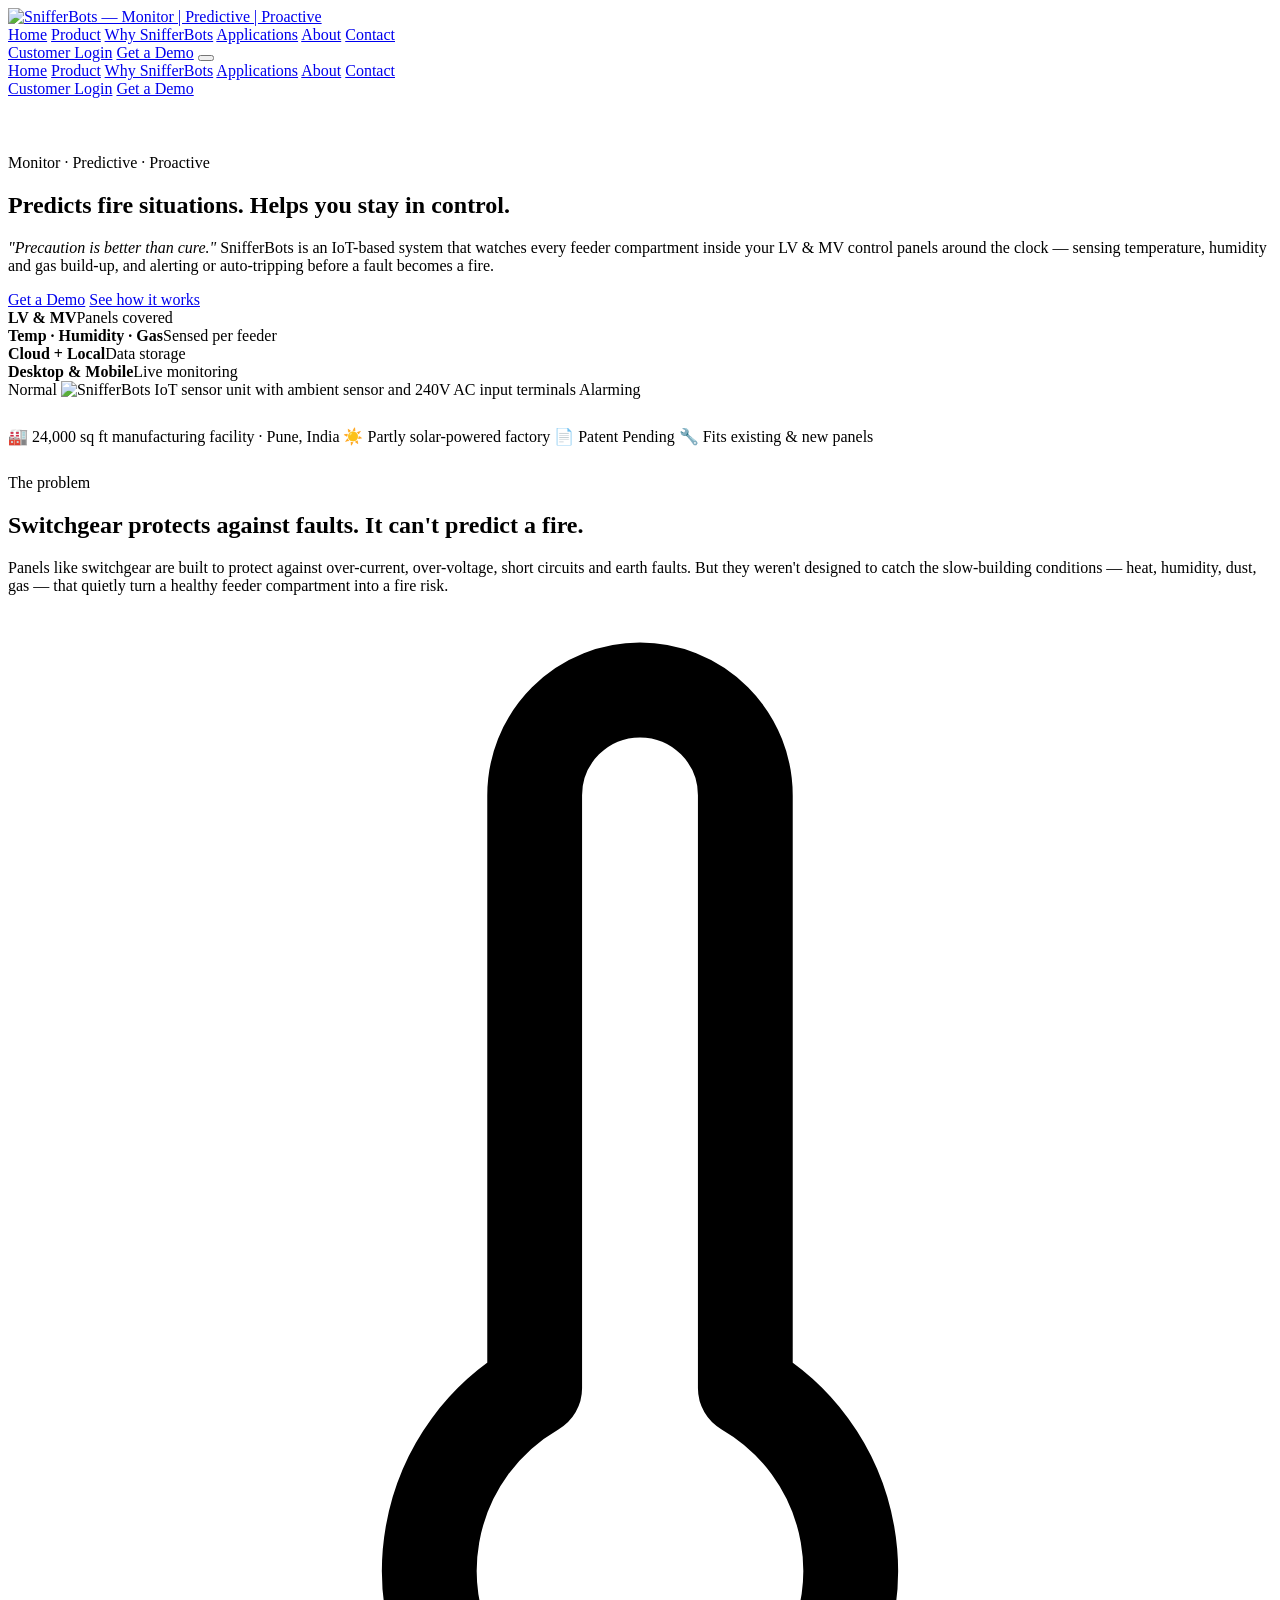
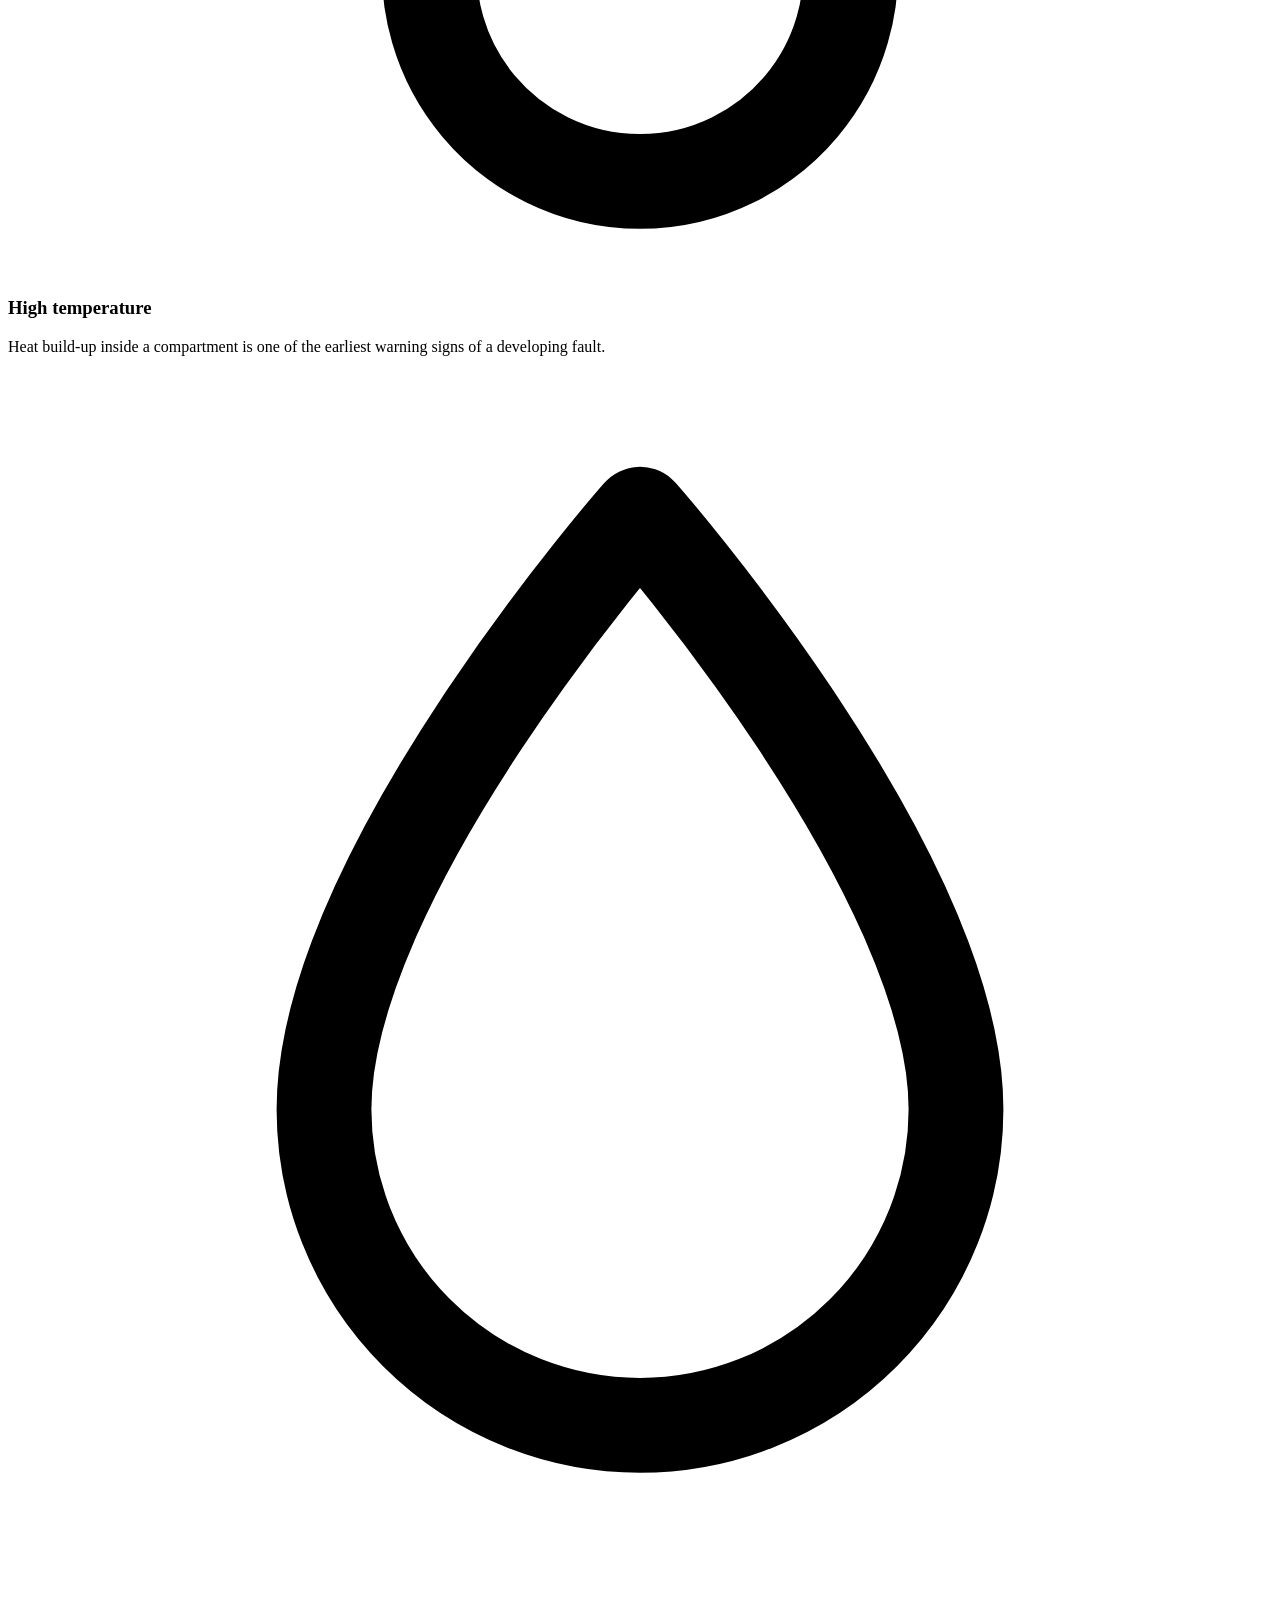
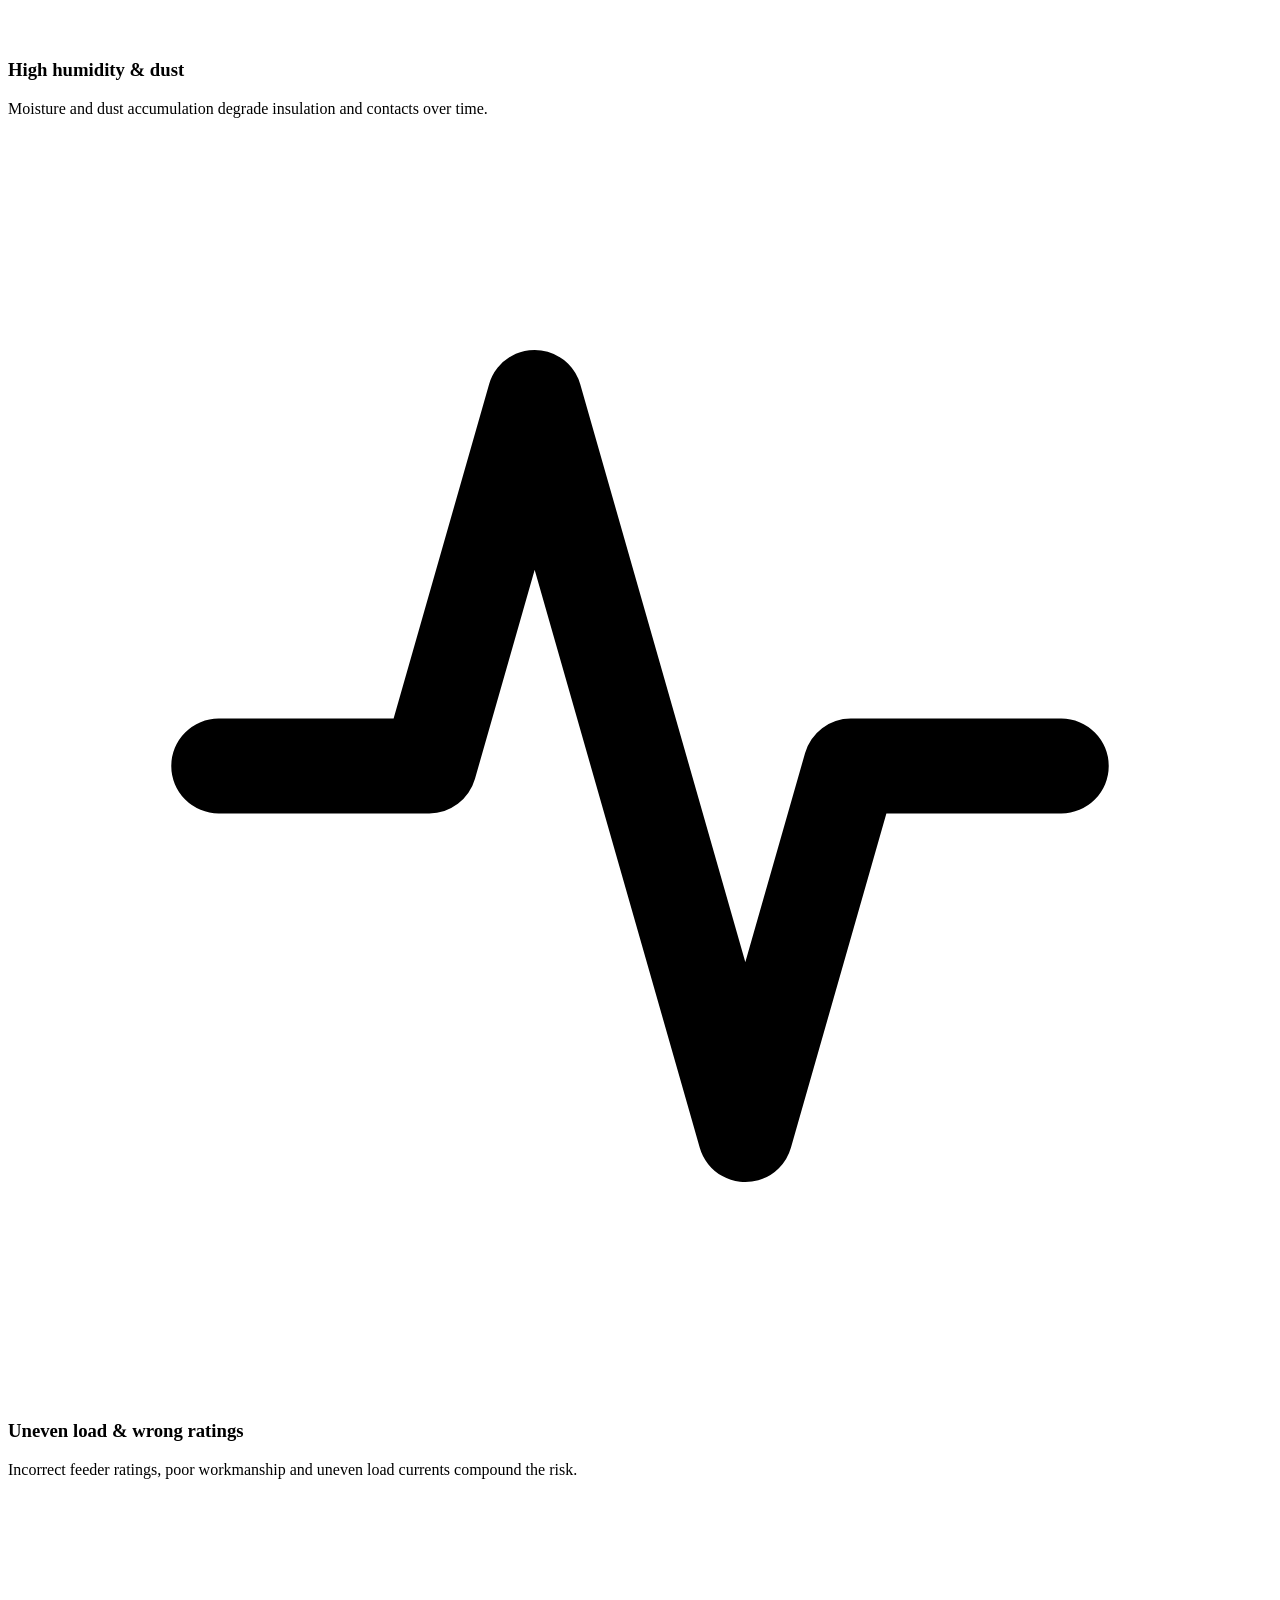
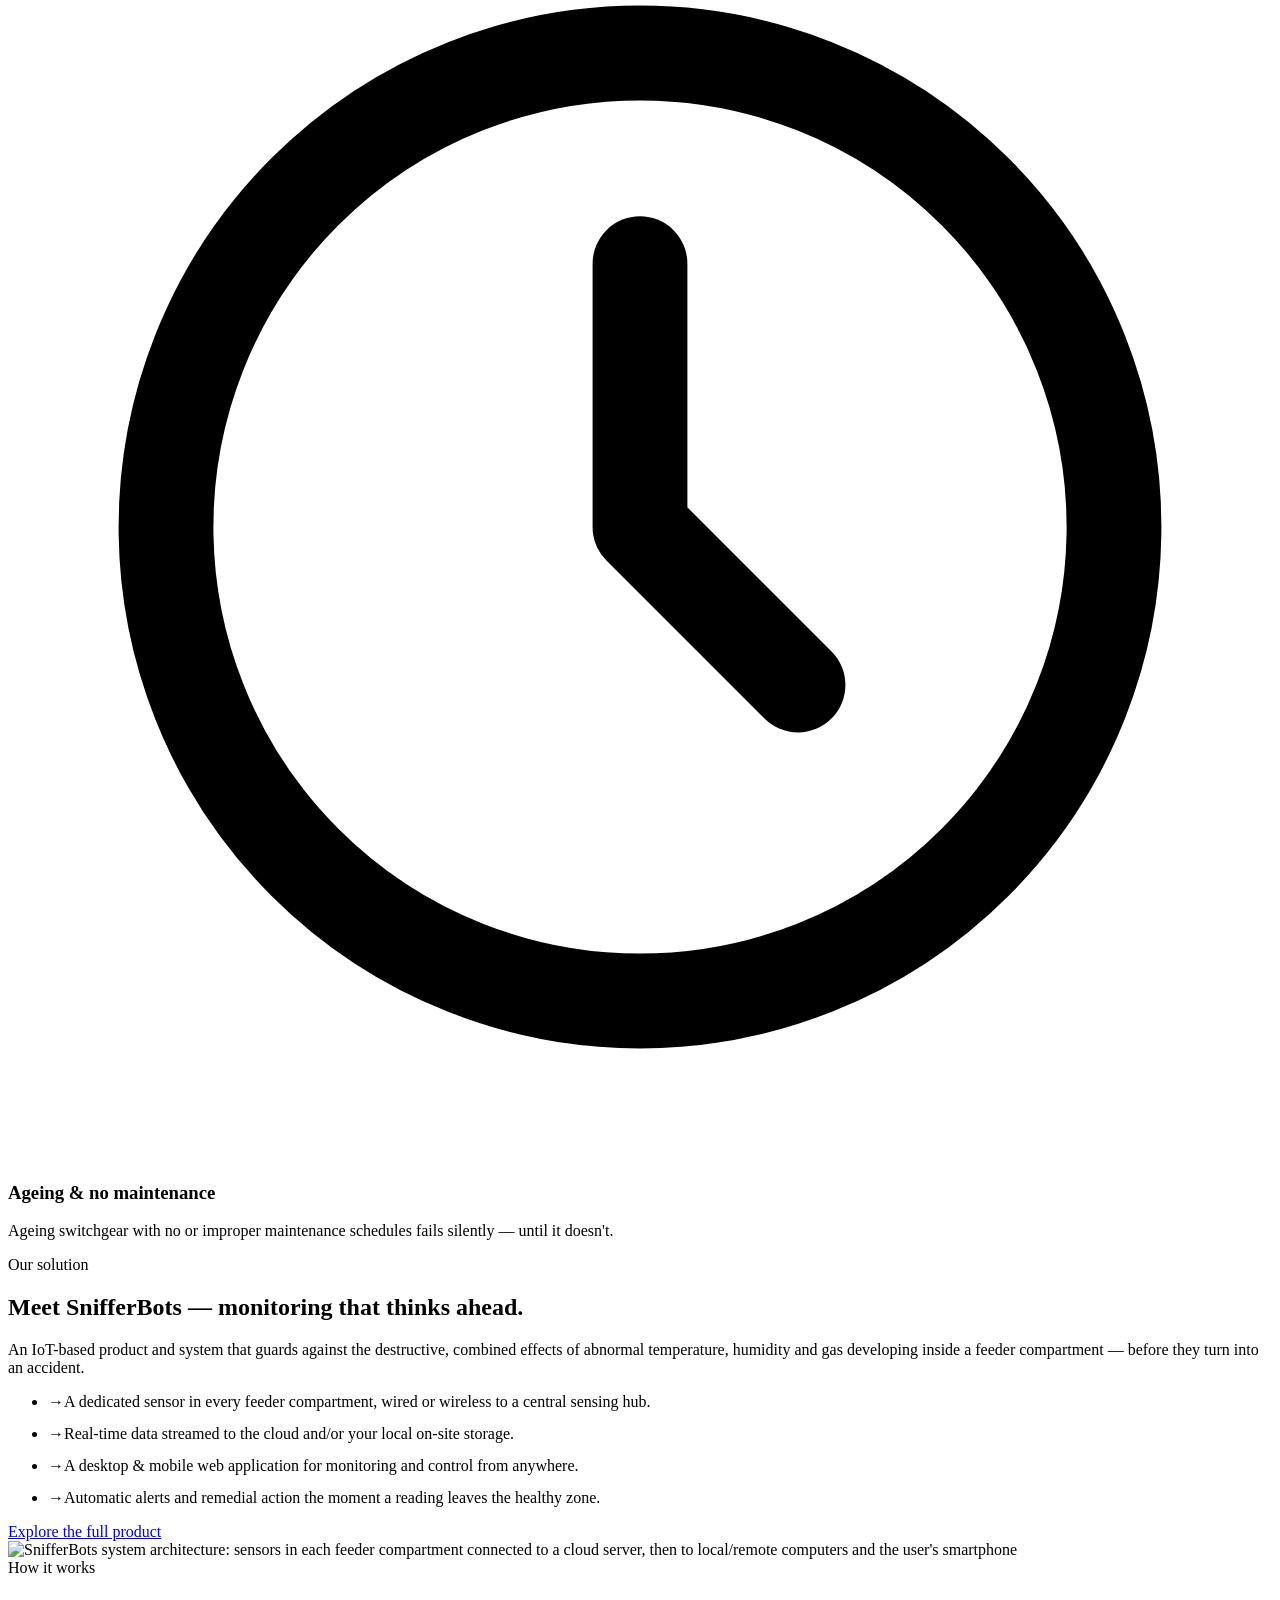
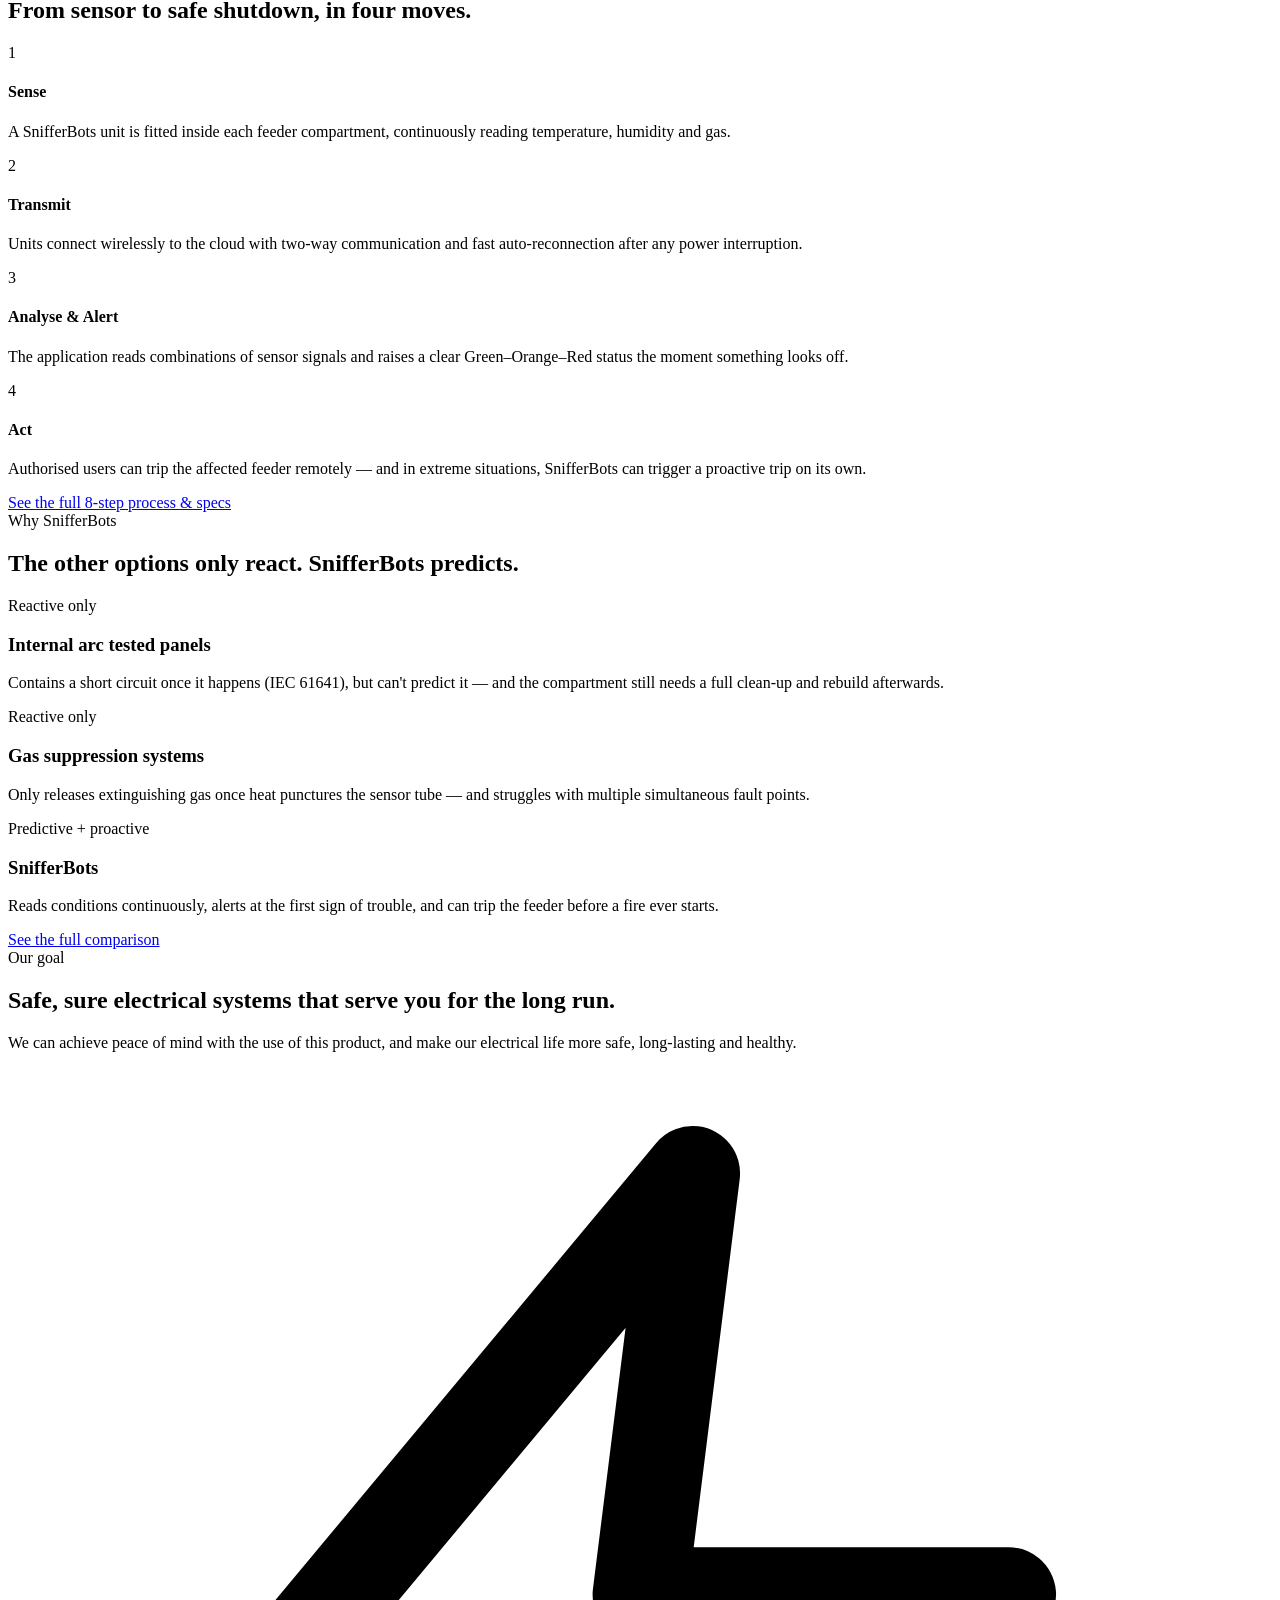
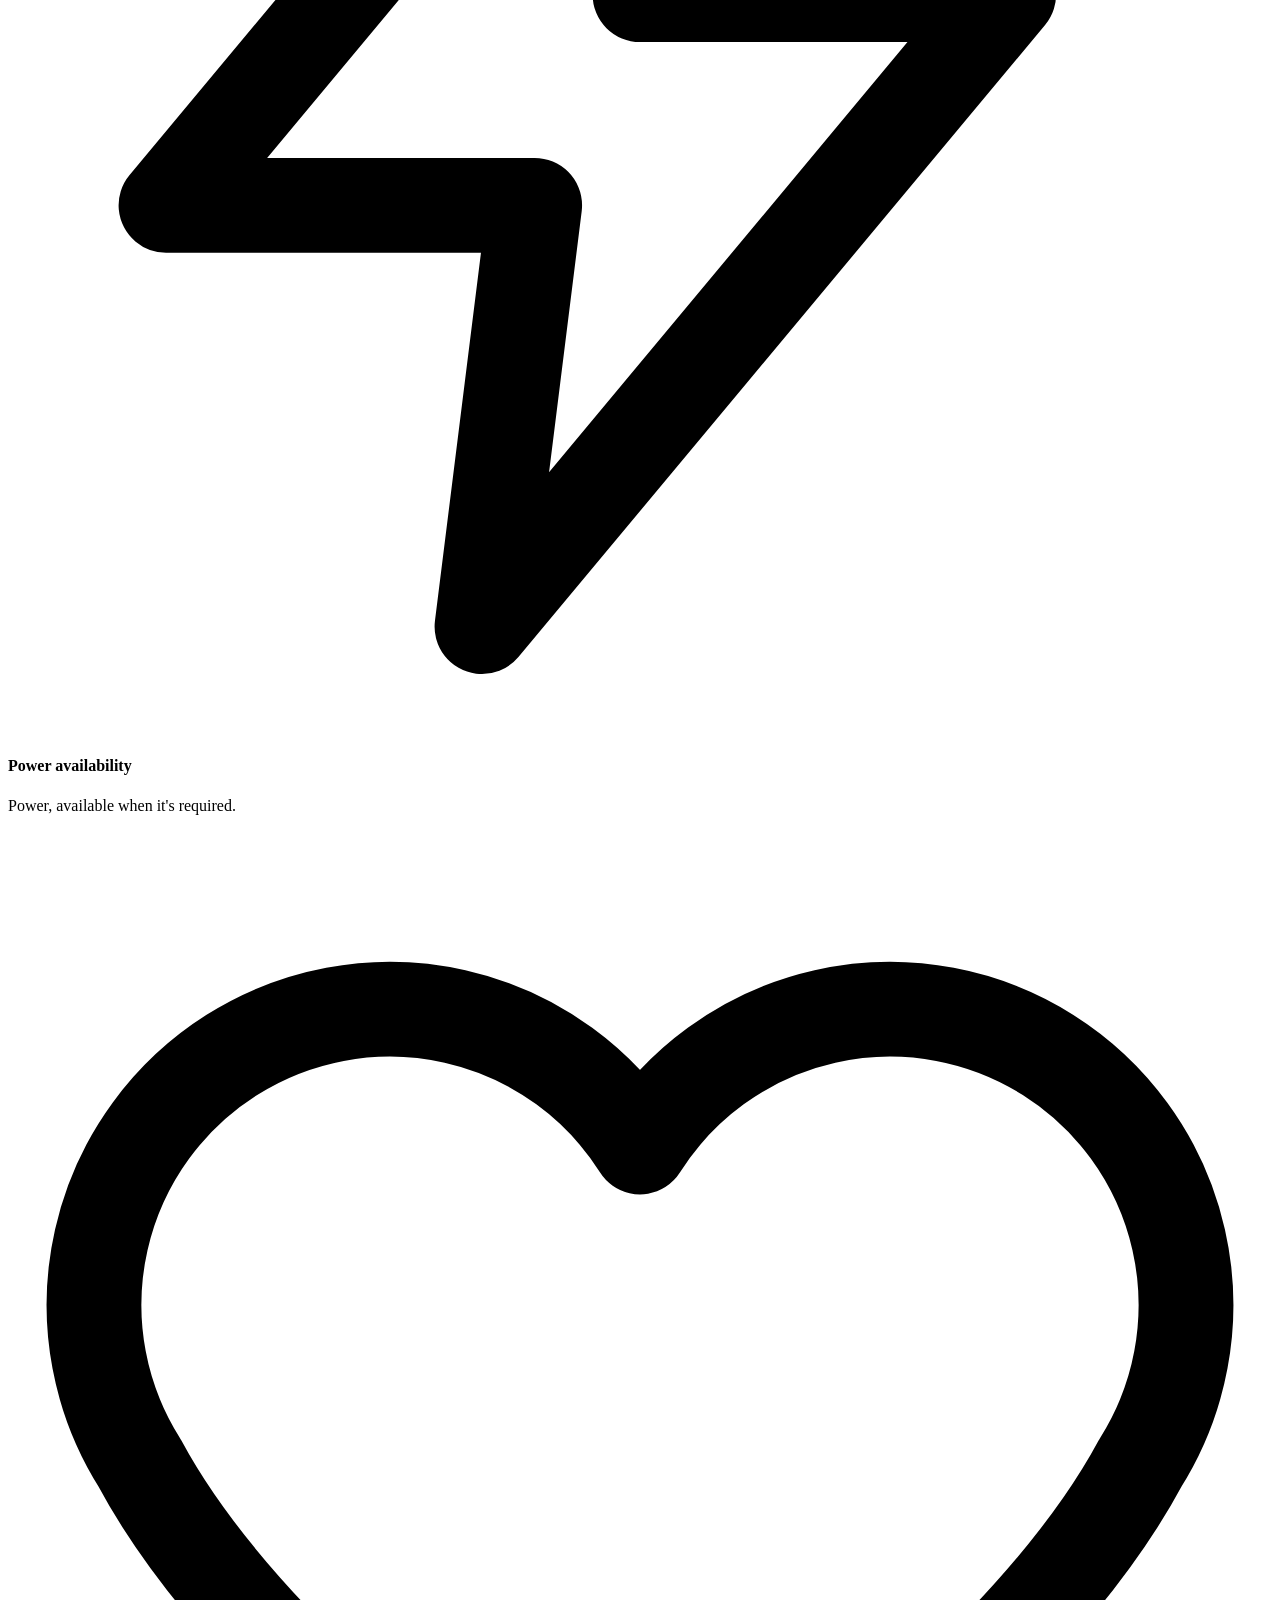
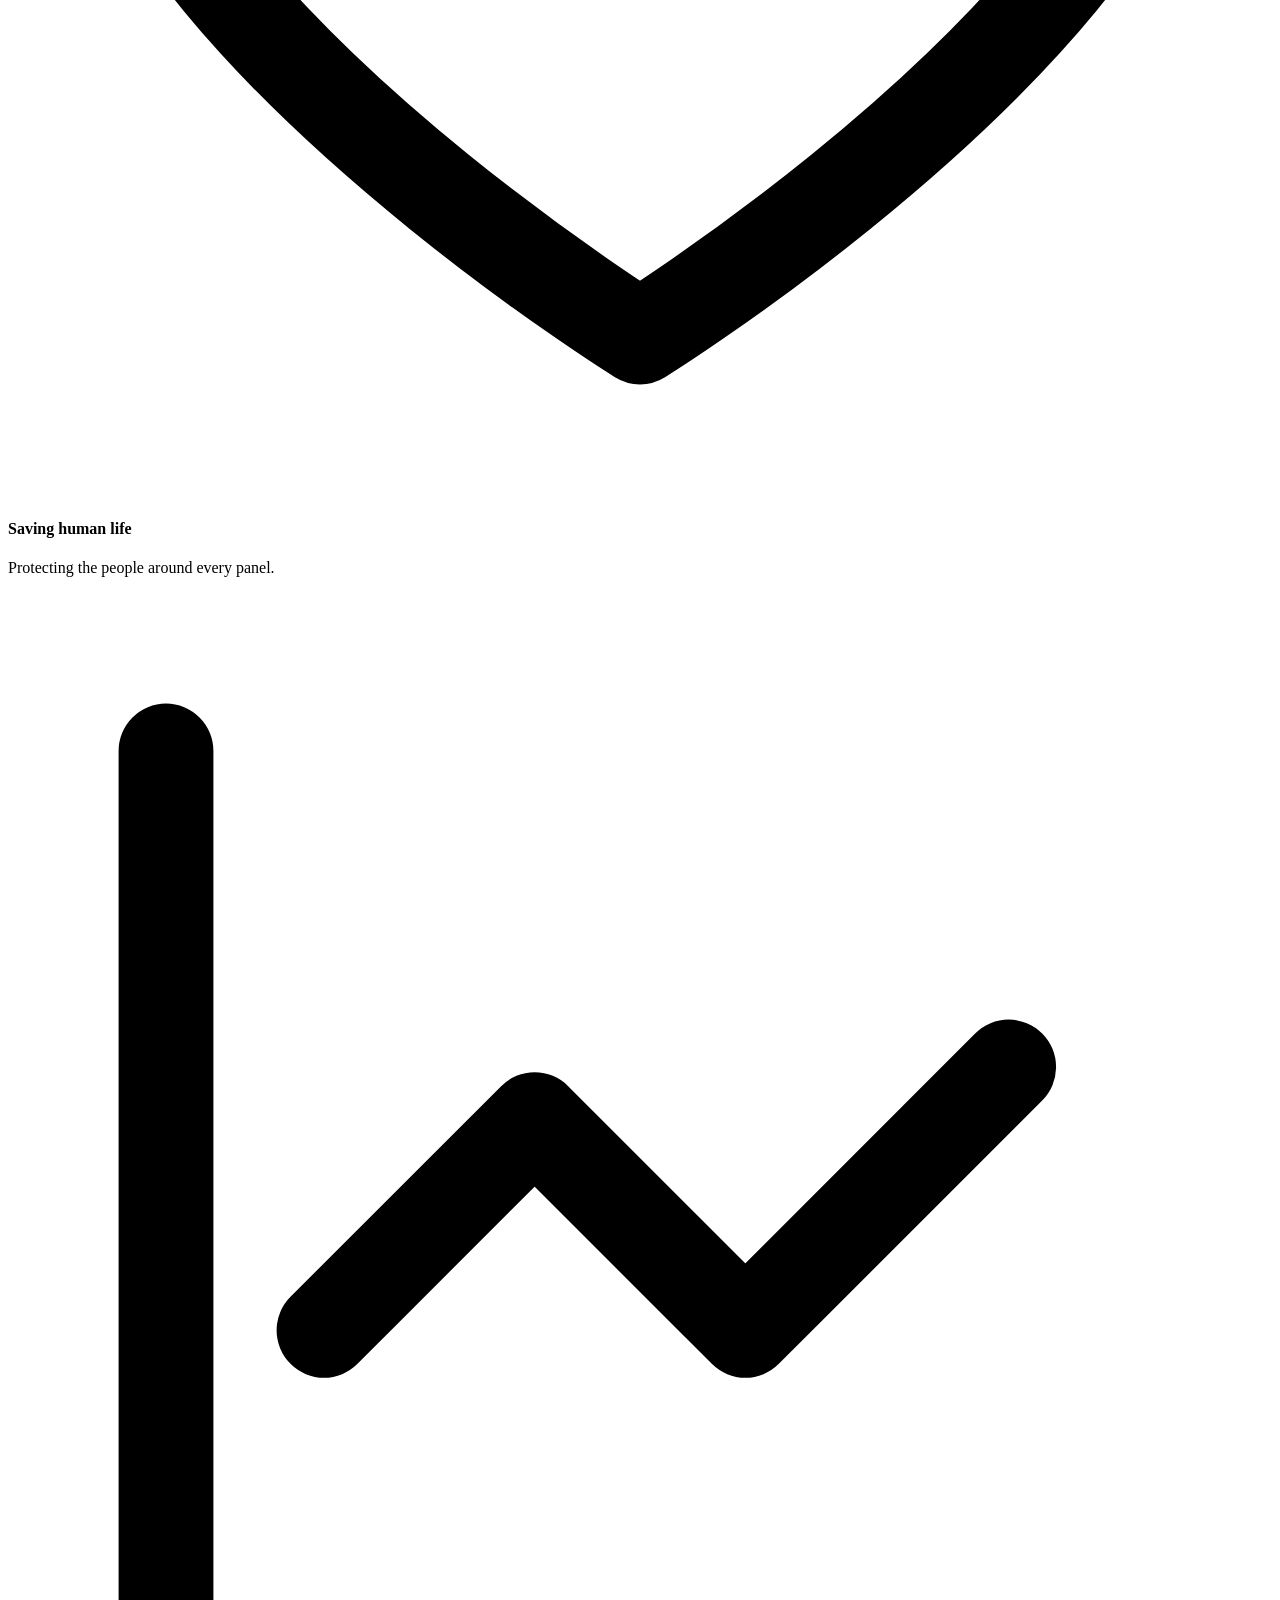
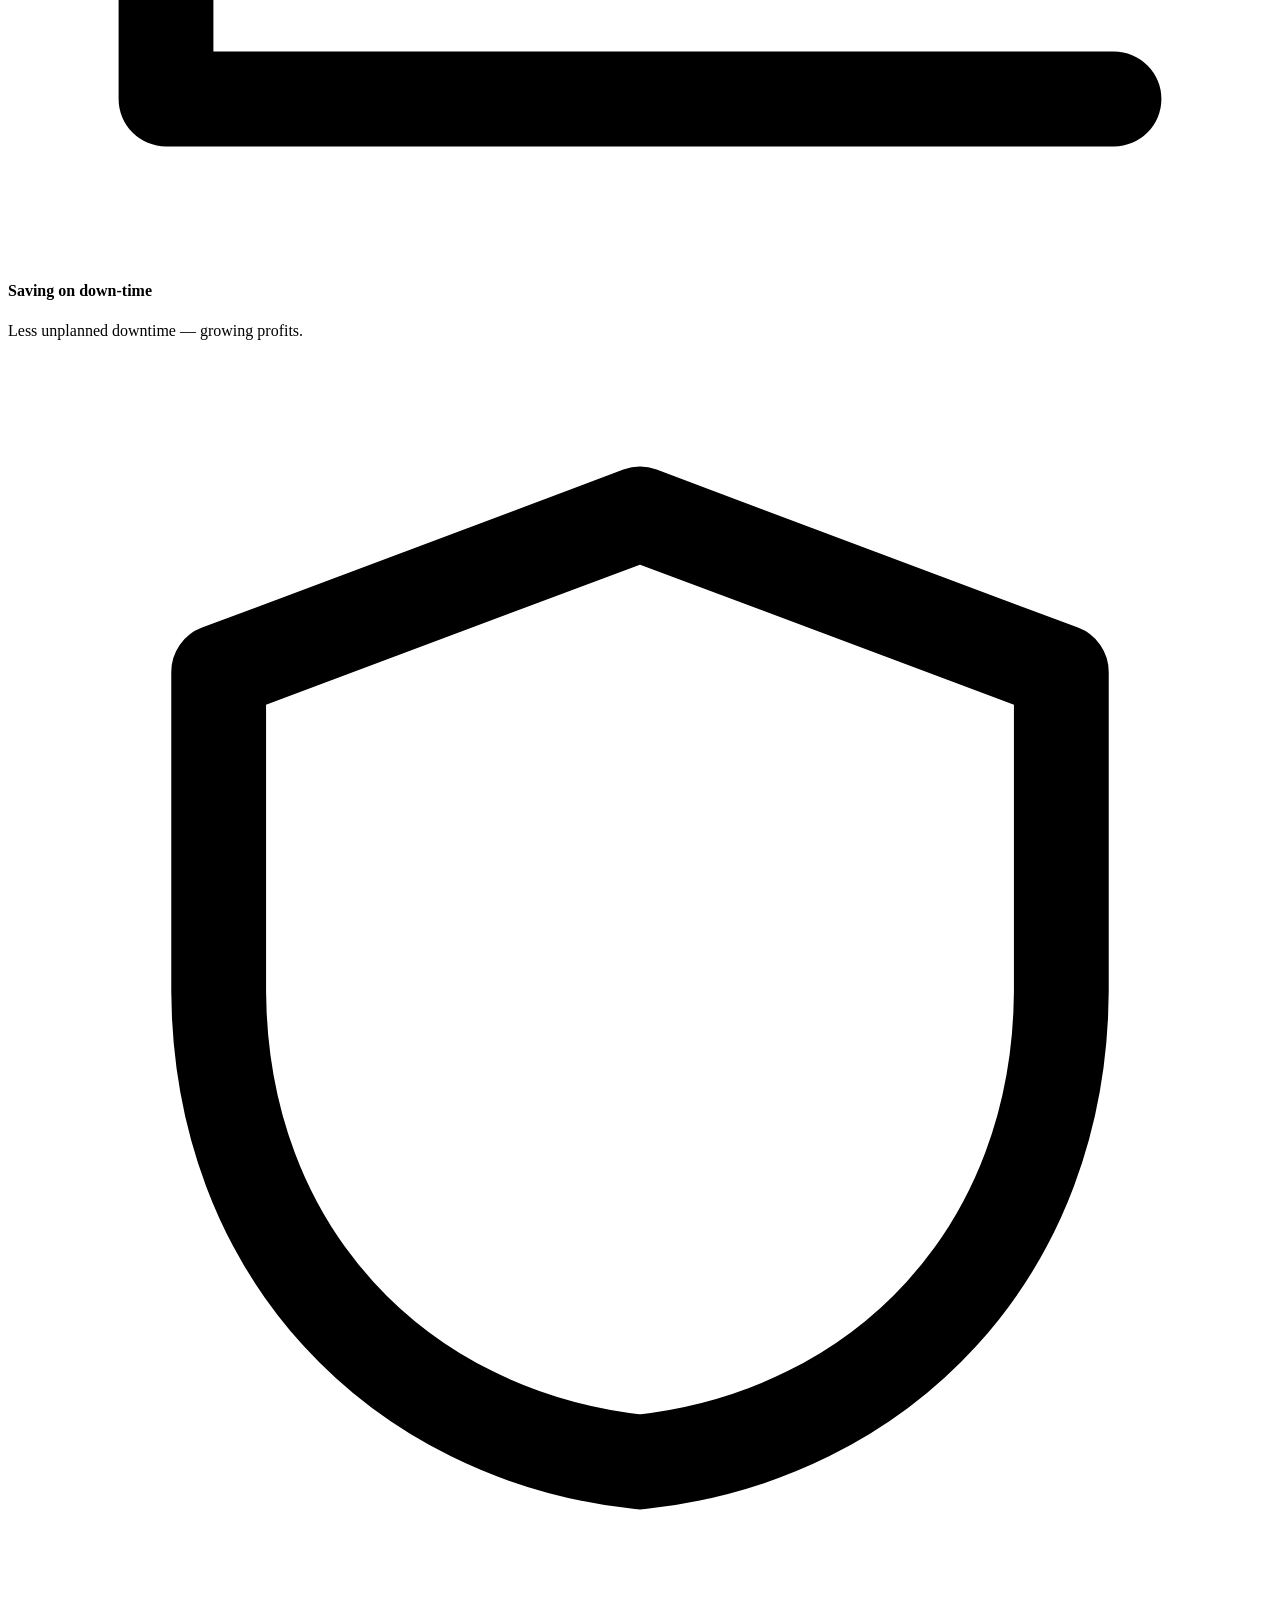
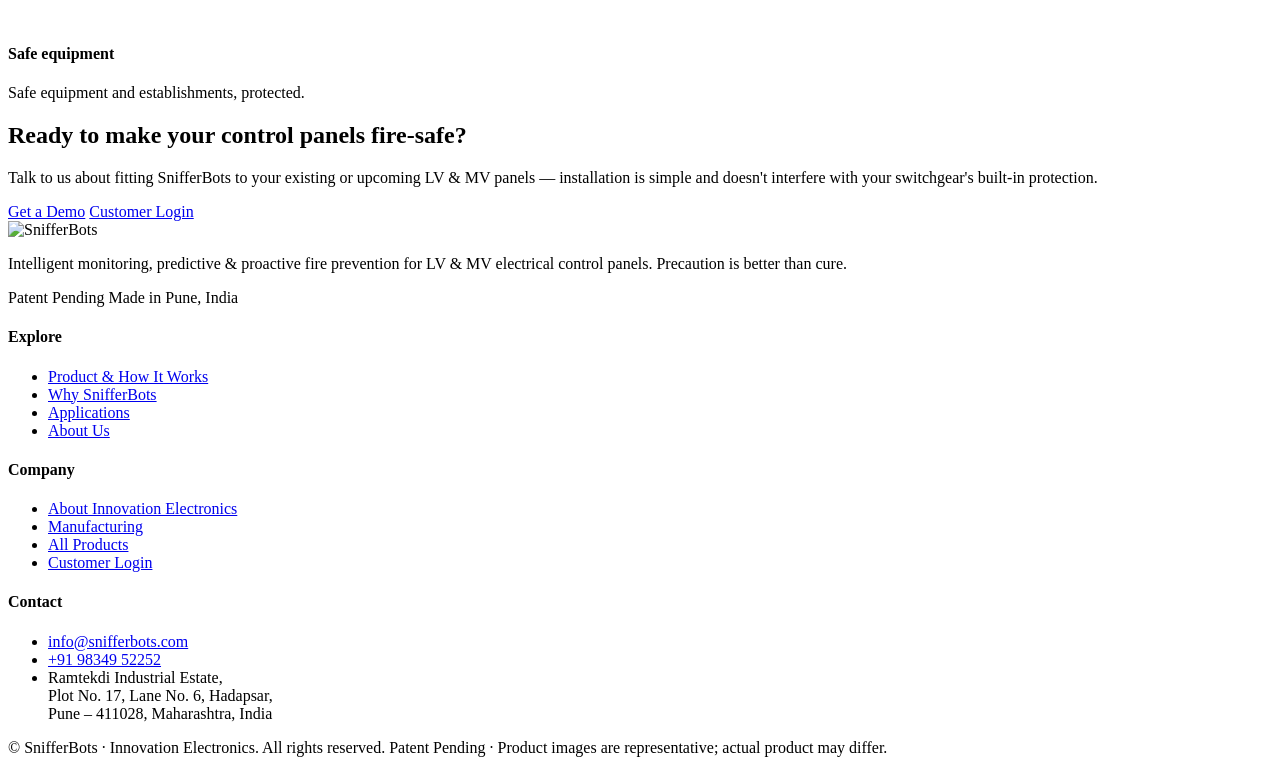
==== index.html @ d3f92964 "Add files via upload" ====
<!DOCTYPE html>
<html lang="en">
<head>
<meta charset="UTF-8">
<meta name="viewport" content="width=device-width, initial-scale=1.0">
<title>SnifferBots | IoT Fire Prevention for Electrical Control Panels</title>
<meta name="description" content="SnifferBots is an IoT-based intelligent monitoring, predictive &amp; proactive system that predicts fire situations inside LV &amp; MV control panels — and helps you stay in control. Precaution is better than cure.">
<meta property="og:title" content="SnifferBots | IoT Fire Prevention for Electrical Control Panels">
<meta property="og:description" content="Intelligent monitoring, predictive &amp; proactive fire-situation prediction and control for LV &amp; MV electrical control panels.">
<meta property="og:type" content="website">
<meta property="og:image" content="assets/img/product-device.png">
<link rel="icon" type="image/png" href="assets/img/favicon-32.png">
<link rel="icon" type="image/png" sizes="256x256" href="assets/img/favicon-256.png">
<link rel="apple-touch-icon" href="assets/img/apple-touch-icon.png">
<link rel="preconnect" href="https://fonts.googleapis.com">
<link rel="preconnect" href="https://fonts.gstatic.com" crossorigin>
<link href="https://fonts.googleapis.com/css2?family=Inter:wght@400;500;600;700;800&display=swap" rel="stylesheet">
<link rel="stylesheet" href="css/style.css">
</head>
<body>

<header class="site-header">
  <div class="container">
    <a href="index.html" class="brand"><img src="assets/img/logo.png" alt="SnifferBots — Monitor | Predictive | Proactive"></a>
    <nav class="nav-desktop">
      <a href="index.html" class="active">Home</a>
      <a href="product.html">Product</a>
      <a href="why-snifferbots.html">Why SnifferBots</a>
      <a href="applications.html">Applications</a>
      <a href="about.html">About</a>
      <a href="contact.html">Contact</a>
    </nav>
    <div class="header-actions">
      <a href="https://admin.snifferbots.com/Account/Login" class="btn btn-ghost btn-sm desktop-only">Customer Login</a>
      <a href="contact.html" class="btn btn-primary btn-sm">Get a Demo</a>
      <button class="hamburger" aria-label="Menu" aria-expanded="false"><span></span></button>
    </div>
  </div>
</header>
<div class="nav-mobile">
    <a href="index.html" class="active">Home</a>
    <a href="product.html">Product</a>
    <a href="why-snifferbots.html">Why SnifferBots</a>
    <a href="applications.html">Applications</a>
    <a href="about.html">About</a>
    <a href="contact.html">Contact</a>
    <div class="header-actions">
      <a href="https://admin.snifferbots.com/Account/Login" class="btn btn-ghost btn-block">Customer Login</a>
      <a href="contact.html" class="btn btn-primary btn-block">Get a Demo</a>
    </div>
  </div>

<main>

  <!-- HERO -->
  <section class="hero bg-deep" style="padding-top:56px;">
    <div class="container">
      <div class="hero-copy">
        <span class="eyebrow">Monitor · Predictive · Proactive</span>
        <h1>Predicts fire situations. Helps you stay in control.</h1>
        <p class="lede"><em>"Precaution is better than cure."</em> SnifferBots is an IoT-based system that watches every feeder compartment inside your LV &amp; MV control panels around the clock — sensing temperature, humidity and gas build-up, and alerting or auto-tripping before a fault becomes a fire.</p>
        <div class="hero-ctas">
          <a href="contact.html" class="btn btn-primary">Get a Demo</a>
          <a href="product.html" class="btn btn-outline">See how it works</a>
        </div>
        <div class="hero-stats">
          <div><strong>LV &amp; MV</strong><span>Panels covered</span></div>
          <div><strong>Temp · Humidity · Gas</strong><span>Sensed per feeder</span></div>
          <div><strong>Cloud + Local</strong><span>Data storage</span></div>
          <div><strong>Desktop &amp; Mobile</strong><span>Live monitoring</span></div>
        </div>
      </div>
      <div class="hero-visual">
        <span class="status-chip top-left green"><span class="dot"></span> Normal</span>
        <img src="assets/img/product-device.png" alt="SnifferBots IoT sensor unit with ambient sensor and 240V AC input terminals">
        <span class="status-chip bottom-right orange"><span class="dot"></span> Alarming</span>
      </div>
    </div>
  </section>

  <!-- TRUST STRIP -->
  <section style="padding:28px 0;background:var(--gray-50);border-bottom:1px solid var(--gray-200);">
    <div class="container flex items-center wrap gap-16" style="justify-content:center;">
      <span class="badge">🏭 24,000 sq ft manufacturing facility · Pune, India</span>
      <span class="badge">☀️ Partly solar-powered factory</span>
      <span class="badge">📄 Patent Pending</span>
      <span class="badge">🔧 Fits existing &amp; new panels</span>
    </div>
  </section>

  <!-- PROBLEM -->
  <section>
    <div class="container">
      <div class="section-head center">
        <span class="eyebrow red">The problem</span>
        <h2>Switchgear protects against faults. It can't predict a fire.</h2>
        <p>Panels like switchgear are built to protect against over-current, over-voltage, short circuits and earth faults. But they weren't designed to catch the slow-building conditions — heat, humidity, dust, gas — that quietly turn a healthy feeder compartment into a fire risk.</p>
      </div>
      <div class="grid grid-4">
        <div class="card reveal">
          <div class="icon-badge red">
            <svg viewBox="0 0 24 24" fill="none" stroke="currentColor" stroke-width="1.8" stroke-linecap="round" stroke-linejoin="round"><path d="M14 14.76V3.5a2 2 0 0 0-4 0v11.26a4 4 0 1 0 4 0Z"/></svg>
          </div>
          <h3>High temperature</h3>
          <p>Heat build-up inside a compartment is one of the earliest warning signs of a developing fault.</p>
        </div>
        <div class="card reveal">
          <div class="icon-badge red">
            <svg viewBox="0 0 24 24" fill="none" stroke="currentColor" stroke-width="1.8" stroke-linecap="round" stroke-linejoin="round"><path d="M12 2.7s6 6.8 6 11.3a6 6 0 1 1-12 0c0-4.5 6-11.3 6-11.3Z"/></svg>
          </div>
          <h3>High humidity &amp; dust</h3>
          <p>Moisture and dust accumulation degrade insulation and contacts over time.</p>
        </div>
        <div class="card reveal">
          <div class="icon-badge red">
            <svg viewBox="0 0 24 24" fill="none" stroke="currentColor" stroke-width="1.8" stroke-linecap="round" stroke-linejoin="round"><path d="M4 12h4l2-7 4 14 2-7h4"/></svg>
          </div>
          <h3>Uneven load &amp; wrong ratings</h3>
          <p>Incorrect feeder ratings, poor workmanship and uneven load currents compound the risk.</p>
        </div>
        <div class="card reveal">
          <div class="icon-badge red">
            <svg viewBox="0 0 24 24" fill="none" stroke="currentColor" stroke-width="1.8" stroke-linecap="round" stroke-linejoin="round"><circle cx="12" cy="12" r="9"/><path d="M12 7v5l3 3"/></svg>
          </div>
          <h3>Ageing &amp; no maintenance</h3>
          <p>Ageing switchgear with no or improper maintenance schedules fails silently — until it doesn't.</p>
        </div>
      </div>
    </div>
  </section>

  <!-- SOLUTION OVERVIEW -->
  <section class="bg-alt">
    <div class="container">
      <div class="grid grid-2" style="align-items:center; gap:56px;">
        <div>
          <span class="eyebrow">Our solution</span>
          <h2>Meet SnifferBots — monitoring that thinks ahead.</h2>
          <p class="lede mt-16">An IoT-based product and system that guards against the destructive, combined effects of abnormal temperature, humidity and gas developing inside a feeder compartment — before they turn into an accident.</p>
          <ul class="mt-24" style="display:grid;gap:14px;">
            <li class="flex gap-12"><strong>→</strong><span>A dedicated sensor in every feeder compartment, wired or wireless to a central sensing hub.</span></li>
            <li class="flex gap-12"><strong>→</strong><span>Real-time data streamed to the cloud and/or your local on-site storage.</span></li>
            <li class="flex gap-12"><strong>→</strong><span>A desktop &amp; mobile web application for monitoring and control from anywhere.</span></li>
            <li class="flex gap-12"><strong>→</strong><span>Automatic alerts and remedial action the moment a reading leaves the healthy zone.</span></li>
          </ul>
          <a href="product.html" class="btn btn-blue mt-32">Explore the full product</a>
        </div>
        <div class="card" style="padding:0;overflow:hidden;">
          <img src="assets/img/architecture-diagram.jpg" alt="SnifferBots system architecture: sensors in each feeder compartment connected to a cloud server, then to local/remote computers and the user's smartphone" style="width:100%;">
        </div>
      </div>
    </div>
  </section>

  <!-- HOW IT WORKS SNAPSHOT -->
  <section>
    <div class="container">
      <div class="section-head center">
        <span class="eyebrow">How it works</span>
        <h2>From sensor to safe shutdown, in four moves.</h2>
      </div>
      <div class="steps">
        <div class="step reveal">
          <div class="num">1</div>
          <div><h4>Sense</h4><p>A SnifferBots unit is fitted inside each feeder compartment, continuously reading temperature, humidity and gas.</p></div>
        </div>
        <div class="step reveal">
          <div class="num">2</div>
          <div><h4>Transmit</h4><p>Units connect wirelessly to the cloud with two-way communication and fast auto-reconnection after any power interruption.</p></div>
        </div>
        <div class="step reveal">
          <div class="num">3</div>
          <div><h4>Analyse &amp; Alert</h4><p>The application reads combinations of sensor signals and raises a clear Green–Orange–Red status the moment something looks off.</p></div>
        </div>
        <div class="step reveal">
          <div class="num">4</div>
          <div><h4>Act</h4><p>Authorised users can trip the affected feeder remotely — and in extreme situations, SnifferBots can trigger a proactive trip on its own.</p></div>
        </div>
      </div>
      <div class="text-center mt-32">
        <a href="product.html" class="btn btn-ghost">See the full 8-step process &amp; specs</a>
      </div>
    </div>
  </section>

  <!-- WHY SNIFFERBOTS TEASER -->
  <section class="bg-alt">
    <div class="container">
      <div class="section-head center">
        <span class="eyebrow red">Why SnifferBots</span>
        <h2>The other options only react. SnifferBots predicts.</h2>
      </div>
      <div class="grid grid-3">
        <div class="card reveal">
          <span class="tag no mb-16">Reactive only</span>
          <h3>Internal arc tested panels</h3>
          <p>Contains a short circuit once it happens (IEC 61641), but can't predict it — and the compartment still needs a full clean-up and rebuild afterwards.</p>
        </div>
        <div class="card reveal">
          <span class="tag no mb-16">Reactive only</span>
          <h3>Gas suppression systems</h3>
          <p>Only releases extinguishing gas once heat punctures the sensor tube — and struggles with multiple simultaneous fault points.</p>
        </div>
        <div class="card reveal" style="border-color:var(--blue); box-shadow:0 0 0 3px rgba(0,173,239,0.12), var(--shadow-sm);">
          <span class="tag yes mb-16">Predictive + proactive</span>
          <h3>SnifferBots</h3>
          <p>Reads conditions continuously, alerts at the first sign of trouble, and can trip the feeder before a fire ever starts.</p>
        </div>
      </div>
      <div class="text-center mt-32">
        <a href="why-snifferbots.html" class="btn btn-blue">See the full comparison</a>
      </div>
    </div>
  </section>

  <!-- GOAL -->
  <section>
    <div class="container">
      <div class="section-head center">
        <span class="eyebrow">Our goal</span>
        <h2>Safe, sure electrical systems that serve you for the long run.</h2>
        <p>We can achieve peace of mind with the use of this product, and make our electrical life more safe, long-lasting and healthy.</p>
      </div>
      <div class="grid grid-4">
        <div class="card text-center reveal">
          <div class="icon-badge" style="margin:0 auto 18px;"><svg viewBox="0 0 24 24" fill="none" stroke="currentColor" stroke-width="1.8" stroke-linecap="round" stroke-linejoin="round"><path d="M13 2 3 14h7l-1 8 10-12h-7l1-8Z"/></svg></div>
          <h4>Power availability</h4>
          <p>Power, available when it's required.</p>
        </div>
        <div class="card text-center reveal">
          <div class="icon-badge" style="margin:0 auto 18px;"><svg viewBox="0 0 24 24" fill="none" stroke="currentColor" stroke-width="1.8" stroke-linecap="round" stroke-linejoin="round"><path d="M12 21s-7-4.35-9.5-9A5.5 5.5 0 0 1 12 6a5.5 5.5 0 0 1 9.5 6c-2.5 4.65-9.5 9-9.5 9Z"/></svg></div>
          <h4>Saving human life</h4>
          <p>Protecting the people around every panel.</p>
        </div>
        <div class="card text-center reveal">
          <div class="icon-badge" style="margin:0 auto 18px;"><svg viewBox="0 0 24 24" fill="none" stroke="currentColor" stroke-width="1.8" stroke-linecap="round" stroke-linejoin="round"><path d="M3 3v18h18"/><path d="m19 9-5 5-4-4-4 4"/></svg></div>
          <h4>Saving on down-time</h4>
          <p>Less unplanned downtime — growing profits.</p>
        </div>
        <div class="card text-center reveal">
          <div class="icon-badge" style="margin:0 auto 18px;"><svg viewBox="0 0 24 24" fill="none" stroke="currentColor" stroke-width="1.8" stroke-linecap="round" stroke-linejoin="round"><path d="M12 3 4 6v6c0 5 3.4 8.5 8 9 4.6-.5 8-4 8-9V6l-8-3Z"/></svg></div>
          <h4>Safe equipment</h4>
          <p>Safe equipment and establishments, protected.</p>
        </div>
      </div>
    </div>
  </section>

  <!-- CTA BANNER -->
  <section style="padding-top:0;">
    <div class="container">
      <div class="cta-banner bg-deep">
        <div>
          <h2>Ready to make your control panels fire-safe?</h2>
          <p class="mt-8">Talk to us about fitting SnifferBots to your existing or upcoming LV &amp; MV panels — installation is simple and doesn't interfere with your switchgear's built-in protection.</p>
        </div>
        <div class="flex gap-16 wrap">
          <a href="contact.html" class="btn btn-primary">Get a Demo</a>
          <a href="https://admin.snifferbots.com/Account/Login" class="btn btn-outline">Customer Login</a>
        </div>
      </div>
    </div>
  </section>

</main>

<footer class="site-footer">
  <div class="container">
    <div class="footer-grid">
      <div class="footer-brand">
        <img src="assets/img/logo.png" alt="SnifferBots">
        <p>Intelligent monitoring, predictive &amp; proactive fire prevention for LV &amp; MV electrical control panels. Precaution is better than cure.</p>
        <div class="badge-row mt-16">
          <span class="badge">Patent Pending</span>
          <span class="badge">Made in Pune, India</span>
        </div>
      </div>
      <div>
        <h4>Explore</h4>
        <ul>
          <li><a href="product.html">Product &amp; How It Works</a></li>
          <li><a href="why-snifferbots.html">Why SnifferBots</a></li>
          <li><a href="applications.html">Applications</a></li>
          <li><a href="about.html">About Us</a></li>
        </ul>
      </div>
      <div>
        <h4>Company</h4>
        <ul>
          <li><a href="https://www.innovation-electronics.com/about" target="_blank" rel="noopener">About Innovation Electronics</a></li>
          <li><a href="https://www.innovation-electronics.com/manufacturing" target="_blank" rel="noopener">Manufacturing</a></li>
          <li><a href="https://www.innovation-electronics.com/products" target="_blank" rel="noopener">All Products</a></li>
          <li><a href="https://admin.snifferbots.com/Account/Login" target="_blank" rel="noopener">Customer Login</a></li>
        </ul>
      </div>
      <div>
        <h4>Contact</h4>
        <ul>
          <li><a href="mailto:info@snifferbots.com">info@snifferbots.com</a></li>
          <li><a href="tel:+919834952252">+91 98349 52252</a></li>
          <li>Ramtekdi Industrial Estate,<br>Plot No. 17, Lane No. 6, Hadapsar,<br>Pune – 411028, Maharashtra, India</li>
        </ul>
      </div>
    </div>
    <div class="footer-bottom">
      <span>© <span data-year></span> SnifferBots · Innovation Electronics. All rights reserved.</span>
      <span>Patent Pending · Product images are representative; actual product may differ.</span>
    </div>
  </div>
</footer>
<script src="js/main.js"></script>
</body>
</html>
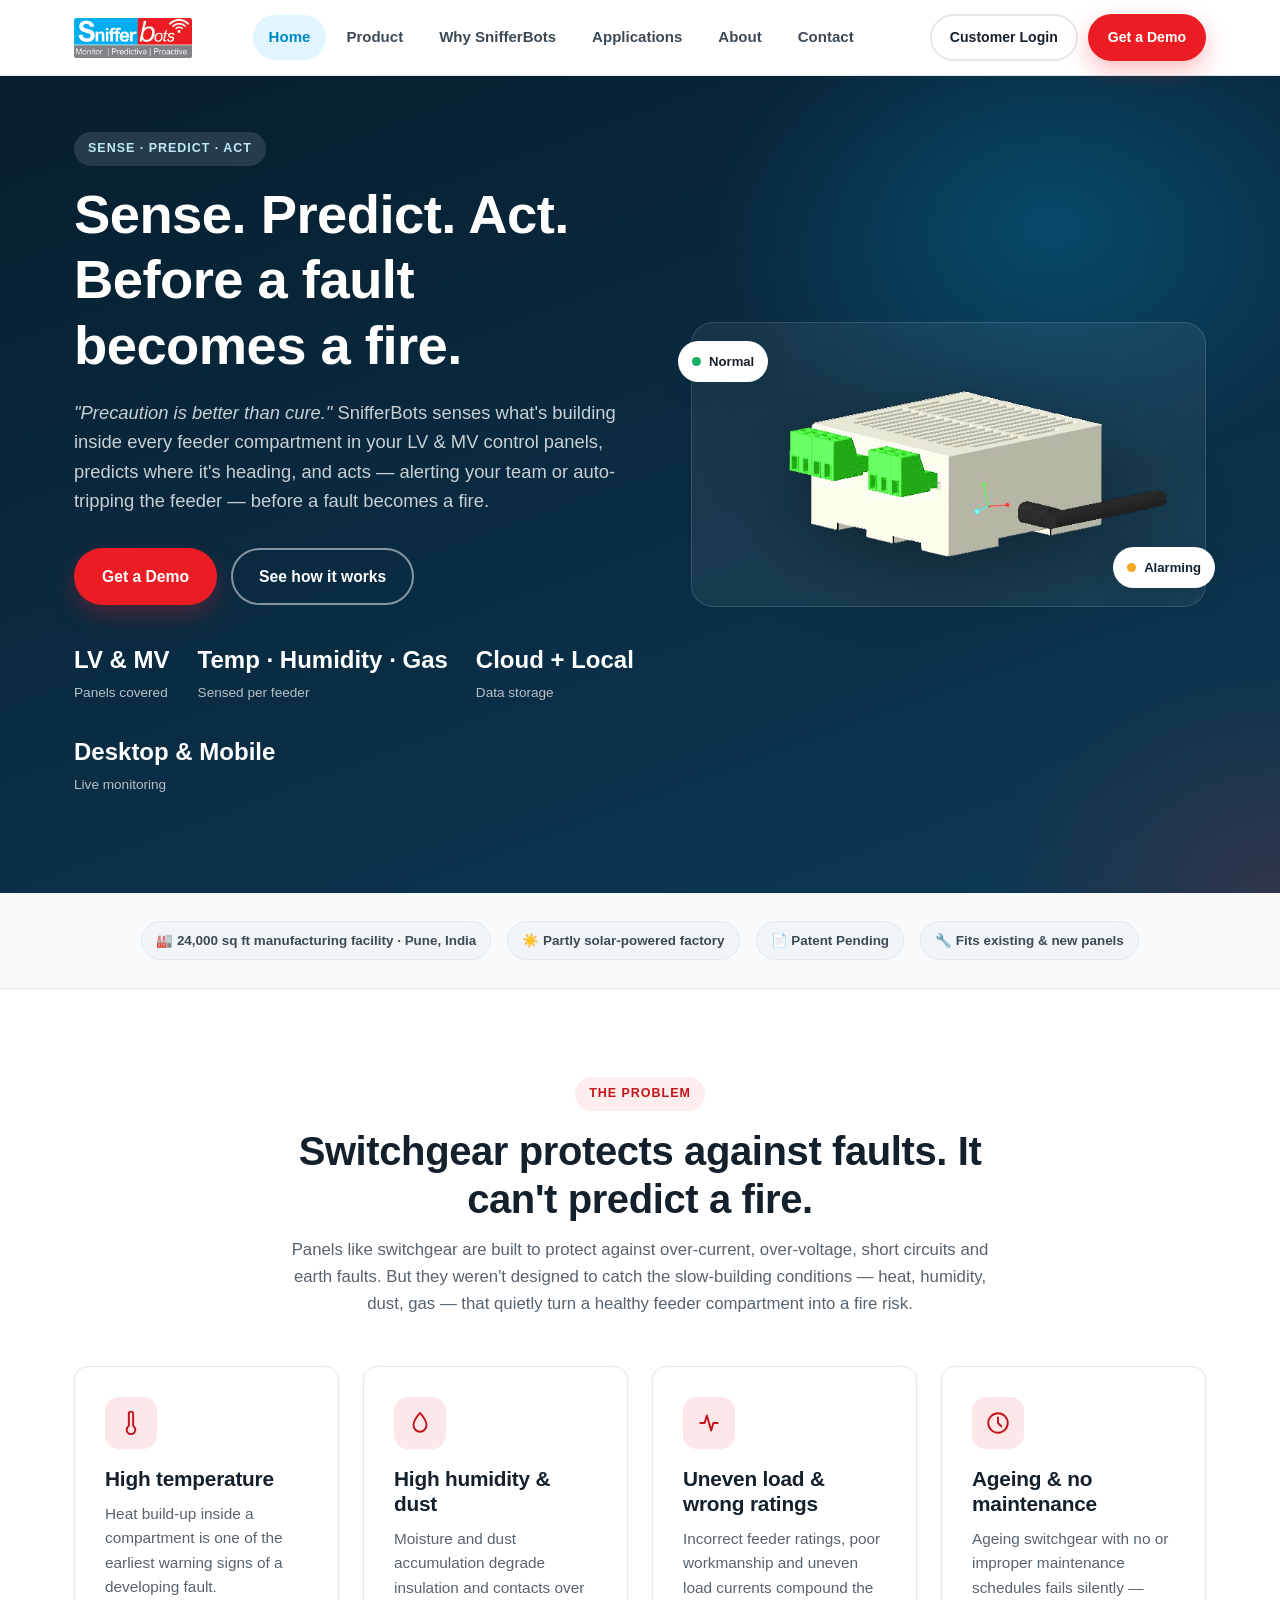
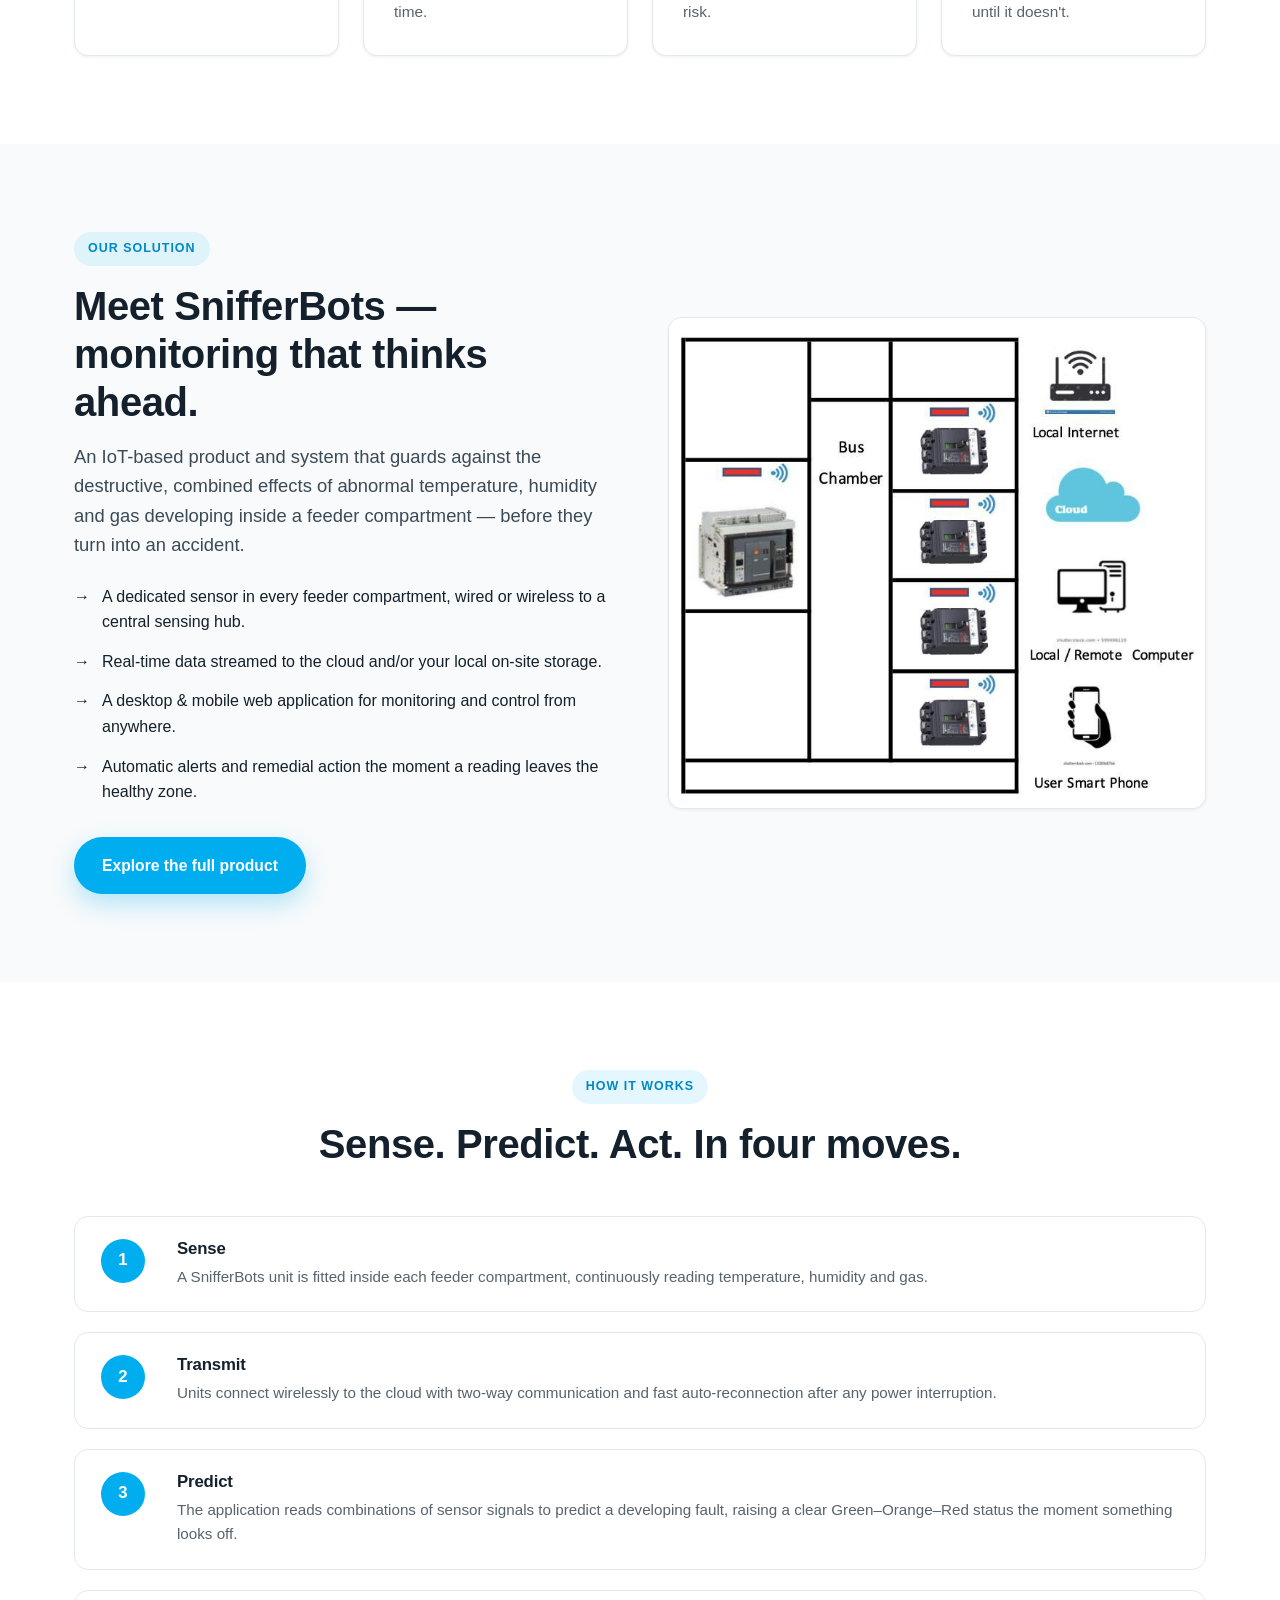
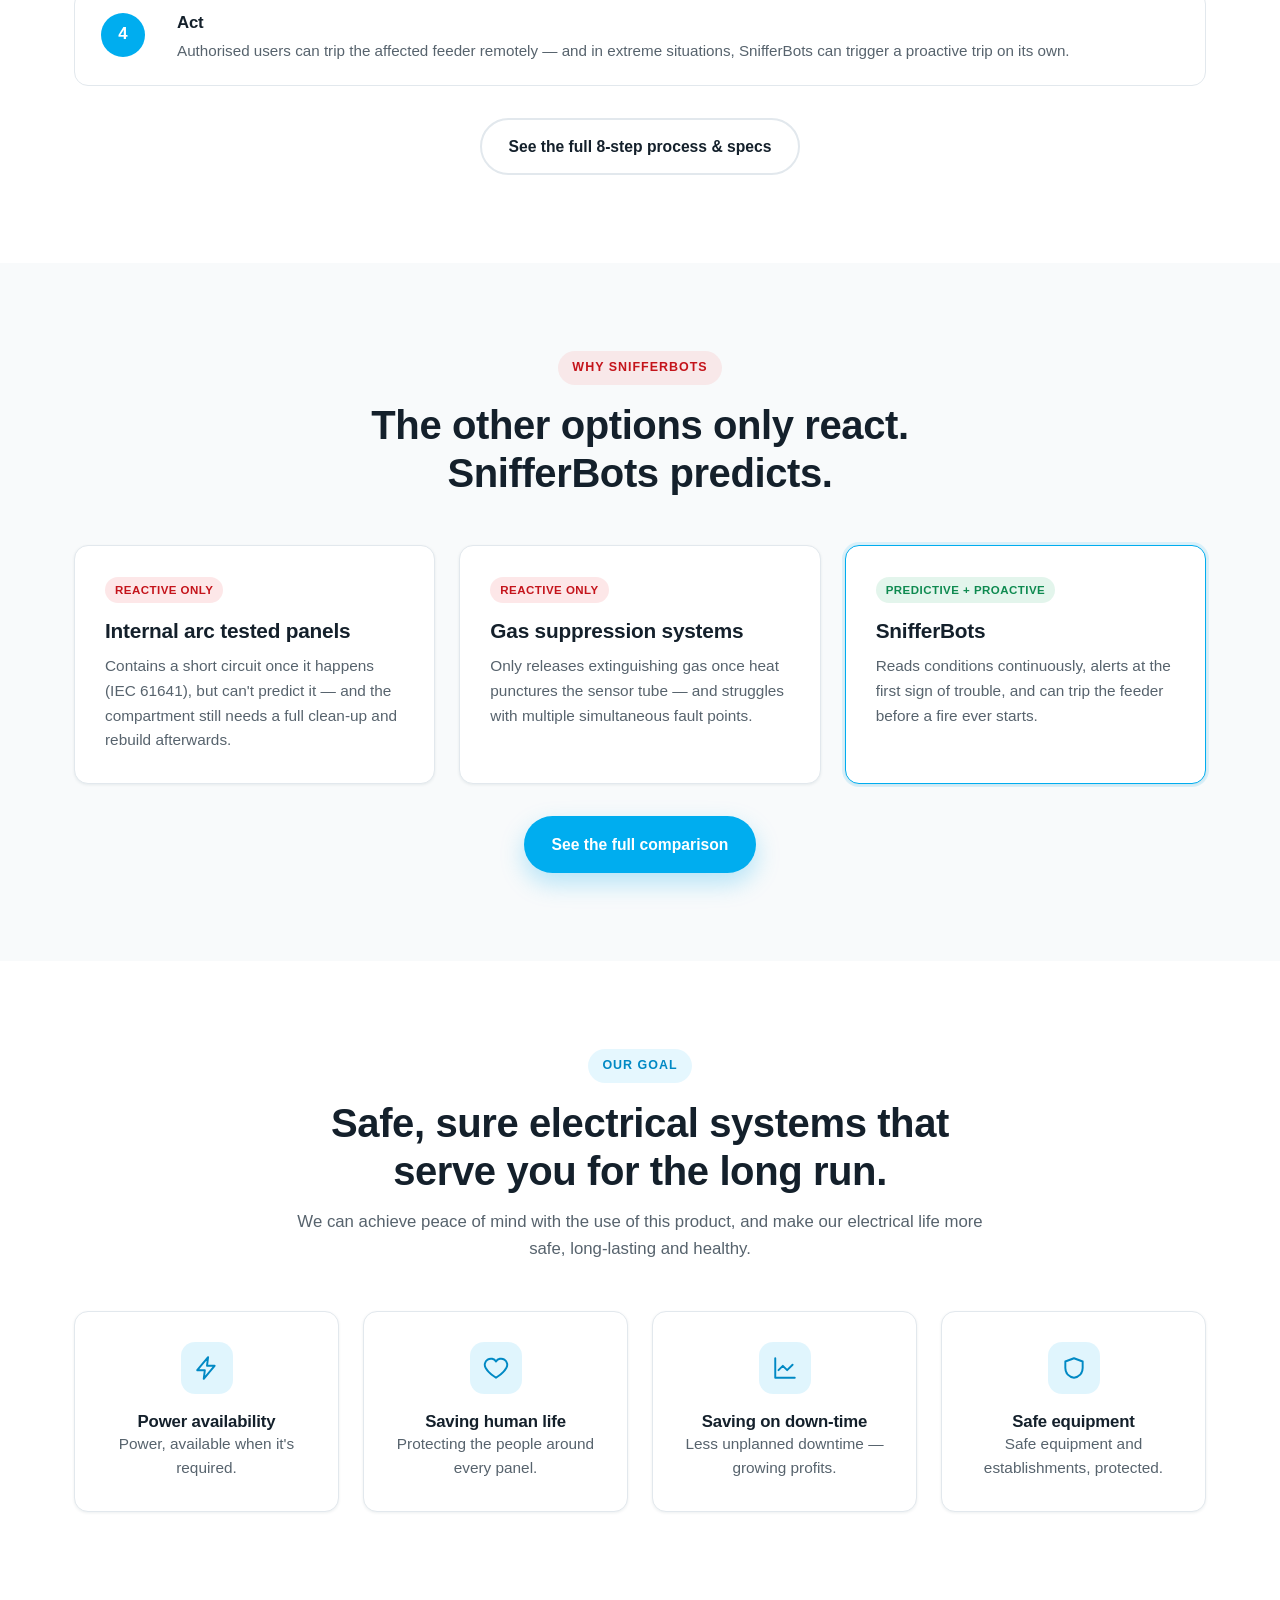
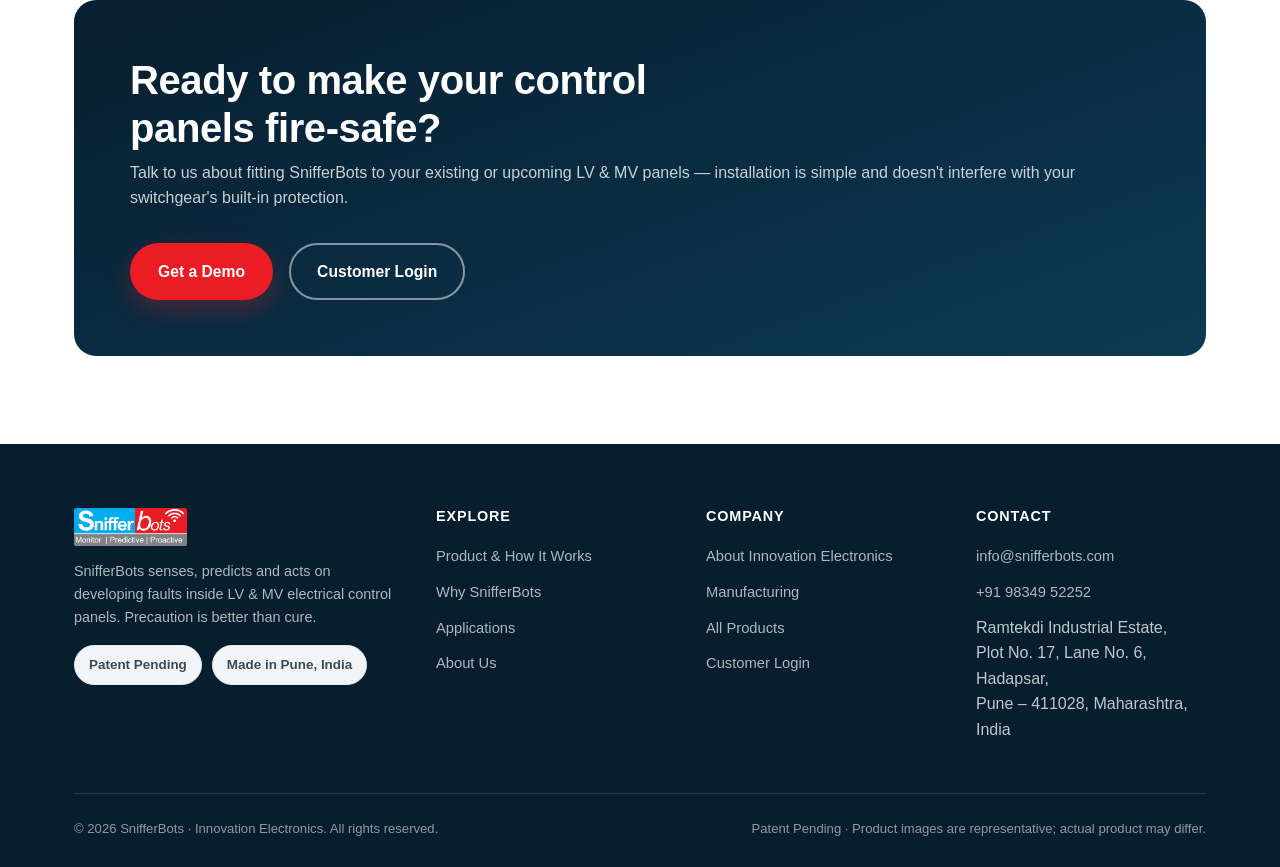
==== commit 826f550a: "Rework site theme around "Sense. Predict. Act." Replace the old hero line ("Predicts fire situations" ====
--- a/index.html
+++ b/index.html
@@ -4,9 +4,9 @@
 <meta charset="UTF-8">
 <meta name="viewport" content="width=device-width, initial-scale=1.0">
 <title>SnifferBots | IoT Fire Prevention for Electrical Control Panels</title>
-<meta name="description" content="SnifferBots is an IoT-based intelligent monitoring, predictive &amp; proactive system that predicts fire situations inside LV &amp; MV control panels — and helps you stay in control. Precaution is better than cure.">
+<meta name="description" content="SnifferBots senses, predicts and acts on developing faults inside LV &amp; MV electrical control panels — intelligent, predictive &amp; proactive fire prevention. Precaution is better than cure.">
 <meta property="og:title" content="SnifferBots | IoT Fire Prevention for Electrical Control Panels">
-<meta property="og:description" content="Intelligent monitoring, predictive &amp; proactive fire-situation prediction and control for LV &amp; MV electrical control panels.">
+<meta property="og:description" content="SnifferBots senses, predicts and acts on developing faults inside LV &amp; MV electrical control panels — before they become a fire.">
 <meta property="og:type" content="website">
 <meta property="og:image" content="assets/img/product-device.png">
 <link rel="icon" type="image/png" href="assets/img/favicon-32.png">
@@ -21,7 +21,7 @@
 
 <header class="site-header">
   <div class="container">
-    <a href="index.html" class="brand"><img src="assets/img/logo.png" alt="SnifferBots — Monitor | Predictive | Proactive"></a>
+    <a href="index.html" class="brand"><img src="assets/img/logo.png" alt="SnifferBots — Sense | Predict | Act"></a>
     <nav class="nav-desktop">
       <a href="index.html" class="active">Home</a>
       <a href="product.html">Product</a>
@@ -56,9 +56,9 @@
   <section class="hero bg-deep" style="padding-top:56px;">
     <div class="container">
       <div class="hero-copy">
-        <span class="eyebrow">Monitor · Predictive · Proactive</span>
-        <h1>Predicts fire situations. Helps you stay in control.</h1>
-        <p class="lede"><em>"Precaution is better than cure."</em> SnifferBots is an IoT-based system that watches every feeder compartment inside your LV &amp; MV control panels around the clock — sensing temperature, humidity and gas build-up, and alerting or auto-tripping before a fault becomes a fire.</p>
+        <span class="eyebrow">Sense · Predict · Act</span>
+        <h1>Sense. Predict. Act. Before a fault becomes a fire.</h1>
+        <p class="lede"><em>"Precaution is better than cure."</em> SnifferBots senses what's building inside every feeder compartment in your LV &amp; MV control panels, predicts where it's heading, and acts — alerting your team or auto-tripping the feeder — before a fault becomes a fire.</p>
         <div class="hero-ctas">
           <a href="contact.html" class="btn btn-primary">Get a Demo</a>
           <a href="product.html" class="btn btn-outline">See how it works</a>
@@ -157,7 +157,7 @@
     <div class="container">
       <div class="section-head center">
         <span class="eyebrow">How it works</span>
-        <h2>From sensor to safe shutdown, in four moves.</h2>
+        <h2>Sense. Predict. Act. In four moves.</h2>
       </div>
       <div class="steps">
         <div class="step reveal">
@@ -170,7 +170,7 @@
         </div>
         <div class="step reveal">
           <div class="num">3</div>
-          <div><h4>Analyse &amp; Alert</h4><p>The application reads combinations of sensor signals and raises a clear Green–Orange–Red status the moment something looks off.</p></div>
+          <div><h4>Predict</h4><p>The application reads combinations of sensor signals to predict a developing fault, raising a clear Green–Orange–Red status the moment something looks off.</p></div>
         </div>
         <div class="step reveal">
           <div class="num">4</div>
@@ -269,7 +269,7 @@
     <div class="footer-grid">
       <div class="footer-brand">
         <img src="assets/img/logo.png" alt="SnifferBots">
-        <p>Intelligent monitoring, predictive &amp; proactive fire prevention for LV &amp; MV electrical control panels. Precaution is better than cure.</p>
+        <p>SnifferBots senses, predicts and acts on developing faults inside LV &amp; MV electrical control panels. Precaution is better than cure.</p>
         <div class="badge-row mt-16">
           <span class="badge">Patent Pending</span>
           <span class="badge">Made in Pune, India</span>
--- a/css/style.css
+++ b/css/style.css
@@ -0,0 +1,452 @@
+/* =========================================================
+   SnifferBots — Shared Stylesheet
+   Brand colors sampled directly from the official logo:
+   blue #00ADEF · red #EC1C24 · gray #818286
+   ========================================================= */
+
+:root {
+  /* Brand */
+  --blue: #00ADEF;
+  --blue-dark: #0089C4;
+  --blue-deep: #0A2E45;   /* deep navy-blue for dark sections */
+  --blue-deeper: #071E2F;
+  --red: #EC1C24;
+  --red-dark: #C4141B;
+  --gray-brand: #818286;
+
+  /* Status */
+  --status-green: #1AAE64;
+  --status-orange: #F5A623;
+  --status-red: #EC1C24;
+
+  /* Neutrals */
+  --ink: #14202B;
+  --ink-soft: #3C4A56;
+  --gray-700: #57636D;
+  --gray-500: #7C8892;
+  --gray-300: #C7D0D6;
+  --gray-200: #E2E8ED;
+  --gray-100: #F1F5F8;
+  --gray-50:  #F8FAFB;
+  --white: #FFFFFF;
+
+  /* Elevation & shape */
+  --radius-sm: 8px;
+  --radius: 14px;
+  --radius-lg: 22px;
+  --shadow-sm: 0 1px 3px rgba(10, 46, 69, 0.08);
+  --shadow: 0 8px 24px rgba(10, 46, 69, 0.10);
+  --shadow-lg: 0 20px 48px rgba(10, 46, 69, 0.16);
+
+  /* Type */
+  --font: "Inter", -apple-system, BlinkMacSystemFont, "Segoe UI", Roboto, Helvetica, Arial, sans-serif;
+
+  /* Layout */
+  --container: 1180px;
+  --header-h: 76px;
+}
+
+/* ---------- Reset ---------- */
+* , *::before, *::after { box-sizing: border-box; }
+html { scroll-behavior: smooth; }
+body {
+  margin: 0;
+  font-family: var(--font);
+  color: var(--ink);
+  background: var(--white);
+  line-height: 1.6;
+  -webkit-font-smoothing: antialiased;
+  overflow-x: hidden;
+}
+img { max-width: 100%; display: block; }
+a { color: inherit; text-decoration: none; }
+ul, ol { margin: 0; padding: 0; list-style: none; }
+h1, h2, h3, h4, p, figure { margin: 0; }
+button { font-family: inherit; cursor: pointer; }
+input, textarea, select { font-family: inherit; }
+
+h1, h2, h3, h4 { font-weight: 800; line-height: 1.2; color: var(--ink); letter-spacing: -0.01em; }
+h1 { font-size: clamp(2.1rem, 4.4vw, 3.4rem); }
+h2 { font-size: clamp(1.7rem, 3.2vw, 2.5rem); }
+h3 { font-size: 1.3rem; }
+h4 { font-size: 1.05rem; }
+p { color: var(--gray-700); }
+.lede { font-size: 1.15rem; color: var(--ink-soft); }
+
+.container {
+  width: 100%;
+  max-width: var(--container);
+  margin: 0 auto;
+  padding: 0 24px;
+}
+
+section { padding: 88px 0; }
+@media (max-width: 768px) {
+  section { padding: 56px 0; }
+}
+
+.section-head { max-width: 720px; margin: 0 0 48px; }
+.section-head.center { margin-left: auto; margin-right: auto; text-align: center; }
+.eyebrow {
+  display: inline-flex;
+  align-items: center;
+  gap: 8px;
+  font-size: 0.78rem;
+  font-weight: 700;
+  letter-spacing: 0.08em;
+  text-transform: uppercase;
+  color: var(--blue-dark);
+  background: rgba(0, 173, 239, 0.10);
+  padding: 7px 14px;
+  border-radius: 999px;
+  margin-bottom: 16px;
+}
+.eyebrow.red { color: var(--red-dark); background: rgba(236, 28, 36, 0.08); }
+.section-head h2 { margin-bottom: 14px; }
+.section-head p { font-size: 1.05rem; }
+
+.bg-alt { background: var(--gray-50); }
+.bg-deep {
+  background: linear-gradient(160deg, var(--blue-deeper) 0%, var(--blue-deep) 60%, #0d3a54 100%);
+  color: var(--white);
+}
+.bg-deep h1, .bg-deep h2, .bg-deep h3, .bg-deep h4 { color: var(--white); }
+.bg-deep p { color: rgba(255,255,255,0.78); }
+
+/* ---------- Buttons ---------- */
+.btn {
+  display: inline-flex;
+  align-items: center;
+  justify-content: center;
+  gap: 8px;
+  padding: 14px 26px;
+  border-radius: 999px;
+  font-weight: 700;
+  font-size: 0.98rem;
+  border: 2px solid transparent;
+  transition: transform 0.15s ease, box-shadow 0.15s ease, background-color 0.15s ease, color 0.15s ease;
+  white-space: nowrap;
+}
+.btn-primary { background: var(--red); color: var(--white); box-shadow: 0 10px 24px rgba(236,28,36,0.28); }
+.btn-primary:hover { background: var(--red-dark); transform: translateY(-2px); }
+.btn-blue { background: var(--blue); color: var(--white); box-shadow: 0 10px 24px rgba(0,173,239,0.28); }
+.btn-blue:hover { background: var(--blue-dark); transform: translateY(-2px); }
+.btn-outline { background: transparent; border-color: rgba(255,255,255,0.5); color: var(--white); }
+.btn-outline:hover { background: rgba(255,255,255,0.12); }
+.btn-ghost { background: var(--white); color: var(--ink); border-color: var(--gray-200); }
+.btn-ghost:hover { border-color: var(--blue); color: var(--blue-dark); }
+.btn-sm { padding: 10px 18px; font-size: 0.88rem; }
+.btn-block { width: 100%; }
+
+/* ---------- Header / Nav ---------- */
+.site-header {
+  position: sticky;
+  top: 0;
+  z-index: 1000;
+  background: rgba(255,255,255,0.92);
+  backdrop-filter: saturate(180%) blur(10px);
+  border-bottom: 1px solid var(--gray-200);
+  height: var(--header-h);
+}
+.site-header .container {
+  height: 100%;
+  display: flex;
+  align-items: center;
+  justify-content: space-between;
+  gap: 24px;
+}
+.brand { display: flex; align-items: center; gap: 10px; flex-shrink: 0; }
+.brand img { height: 40px; width: auto; }
+
+.nav-desktop { display: flex; align-items: center; gap: 4px; flex: 1; justify-content: center; }
+.nav-desktop a {
+  padding: 10px 16px;
+  border-radius: 999px;
+  font-weight: 600;
+  font-size: 0.94rem;
+  color: var(--ink-soft);
+  transition: background-color 0.15s ease, color 0.15s ease;
+}
+.nav-desktop a:hover { background: var(--gray-100); color: var(--ink); }
+.nav-desktop a.active { background: rgba(0,173,239,0.12); color: var(--blue-dark); }
+
+.header-actions { display: flex; align-items: center; gap: 10px; flex-shrink: 0; }
+.hamburger {
+  display: none;
+  width: 44px; height: 44px;
+  border-radius: 10px;
+  border: 1px solid var(--gray-200);
+  background: var(--white);
+  align-items: center;
+  justify-content: center;
+}
+.hamburger span, .hamburger span::before, .hamburger span::after {
+  content: "";
+  display: block;
+  width: 20px; height: 2px;
+  background: var(--ink);
+  position: relative;
+  transition: 0.2s ease;
+}
+.hamburger span::before { position: absolute; top: -6px; }
+.hamburger span::after { position: absolute; top: 6px; }
+
+.nav-mobile {
+  display: none;
+  position: fixed;
+  inset: var(--header-h) 0 0 0;
+  background: var(--white);
+  z-index: 999;
+  padding: 20px 24px;
+  overflow-y: auto;
+}
+.nav-mobile.open { display: block; }
+.nav-mobile a {
+  display: block;
+  padding: 16px 4px;
+  font-size: 1.1rem;
+  font-weight: 700;
+  border-bottom: 1px solid var(--gray-100);
+}
+.nav-mobile .header-actions { flex-direction: column; align-items: stretch; margin-top: 20px; gap: 12px; }
+
+@media (max-width: 980px) {
+  .nav-desktop { display: none; }
+  .hamburger { display: flex; }
+  .header-actions .btn-sm.desktop-only { display: none; }
+}
+
+/* ---------- Hero ---------- */
+.hero {
+  position: relative;
+  padding: 76px 0 96px;
+  overflow: hidden;
+}
+.hero::before {
+  content: "";
+  position: absolute;
+  inset: 0;
+  background:
+    radial-gradient(560px 420px at 82% 18%, rgba(0,173,239,0.25), transparent 60%),
+    radial-gradient(480px 380px at 100% 100%, rgba(236,28,36,0.16), transparent 60%);
+  pointer-events: none;
+}
+.hero .container { position: relative; display: grid; grid-template-columns: 1.05fr 0.95fr; gap: 48px; align-items: center; }
+.hero-copy .eyebrow { background: rgba(255,255,255,0.12); color: #BEE9FA; }
+.hero h1 { margin-bottom: 20px; }
+.hero .lede { margin-bottom: 32px; max-width: 560px; }
+.hero-ctas { display: flex; flex-wrap: wrap; gap: 14px; margin-bottom: 36px; }
+.hero-stats { display: flex; gap: 28px; flex-wrap: wrap; }
+.hero-stats div strong { display: block; font-size: 1.5rem; color: var(--white); }
+.hero-stats div span { font-size: 0.85rem; color: rgba(255,255,255,0.7); }
+.hero-visual {
+  position: relative;
+  background: rgba(255,255,255,0.06);
+  border: 1px solid rgba(255,255,255,0.14);
+  border-radius: var(--radius-lg);
+  padding: 32px;
+  display: flex;
+  align-items: center;
+  justify-content: center;
+}
+.hero-visual img { filter: drop-shadow(0 20px 40px rgba(0,0,0,0.35)); }
+.status-chip {
+  position: absolute;
+  display: flex;
+  align-items: center;
+  gap: 8px;
+  background: var(--white);
+  color: var(--ink);
+  padding: 10px 14px;
+  border-radius: 999px;
+  font-size: 0.82rem;
+  font-weight: 700;
+  box-shadow: var(--shadow);
+}
+.status-chip .dot { width: 9px; height: 9px; border-radius: 50%; }
+.status-chip.green .dot { background: var(--status-green); }
+.status-chip.orange .dot { background: var(--status-orange); }
+.status-chip.top-left { top: 18px; left: -14px; }
+.status-chip.bottom-right { bottom: 18px; right: -10px; }
+
+@media (max-width: 980px) {
+  .hero .container { grid-template-columns: 1fr; }
+  .hero-visual { order: -1; }
+  .status-chip { display: none; }
+}
+
+/* ---------- Page hero (inner pages) ---------- */
+.page-hero {
+  padding: 56px 0 64px;
+}
+.page-hero .eyebrow { background: rgba(255,255,255,0.12); color: #BEE9FA; }
+.page-hero h1 { max-width: 780px; }
+.page-hero p { max-width: 640px; margin-top: 16px; }
+.breadcrumb { font-size: 0.85rem; color: rgba(255,255,255,0.65); margin-bottom: 18px; }
+.breadcrumb a:hover { color: var(--white); }
+
+/* ---------- Grids & Cards ---------- */
+.grid { display: grid; gap: 24px; }
+.grid-2 { grid-template-columns: repeat(2, 1fr); }
+.grid-3 { grid-template-columns: repeat(3, 1fr); }
+.grid-4 { grid-template-columns: repeat(4, 1fr); }
+@media (max-width: 980px) { .grid-3, .grid-4 { grid-template-columns: repeat(2, 1fr); } }
+@media (max-width: 640px) { .grid-2, .grid-3, .grid-4 { grid-template-columns: 1fr; } }
+
+.card {
+  background: var(--white);
+  border: 1px solid var(--gray-200);
+  border-radius: var(--radius);
+  padding: 30px;
+  box-shadow: var(--shadow-sm);
+  transition: transform 0.2s ease, box-shadow 0.2s ease;
+}
+.card:hover { transform: translateY(-4px); box-shadow: var(--shadow); }
+.card .icon-badge { margin-bottom: 18px; }
+.card h3 { margin-bottom: 10px; }
+.card p { font-size: 0.96rem; }
+
+.icon-badge {
+  width: 52px; height: 52px;
+  border-radius: 14px;
+  display: inline-flex; align-items: center; justify-content: center;
+  background: rgba(0,173,239,0.12);
+  color: var(--blue-dark);
+}
+.icon-badge.red { background: rgba(236,28,36,0.10); color: var(--red-dark); }
+.icon-badge svg { width: 26px; height: 26px; }
+
+/* ---------- Numbered steps ---------- */
+.steps { display: grid; gap: 20px; }
+.step {
+  display: grid;
+  grid-template-columns: 56px 1fr;
+  gap: 20px;
+  background: var(--white);
+  border: 1px solid var(--gray-200);
+  border-radius: var(--radius);
+  padding: 22px 26px;
+}
+.step .num {
+  width: 44px; height: 44px;
+  border-radius: 50%;
+  background: var(--blue);
+  color: var(--white);
+  display: flex; align-items: center; justify-content: center;
+  font-weight: 800; font-size: 1.05rem;
+}
+.step h4 { margin-bottom: 6px; }
+.step p { font-size: 0.95rem; margin: 0; }
+
+/* ---------- Comparison table ---------- */
+.compare-wrap { overflow-x: auto; border-radius: var(--radius); border: 1px solid var(--gray-200); }
+table.compare { width: 100%; border-collapse: collapse; min-width: 720px; background: var(--white); }
+table.compare th, table.compare td { padding: 18px 20px; text-align: left; border-bottom: 1px solid var(--gray-200); vertical-align: top; font-size: 0.94rem; }
+table.compare thead th { background: var(--gray-50); font-size: 0.8rem; text-transform: uppercase; letter-spacing: 0.05em; color: var(--gray-700); }
+table.compare th:first-child, table.compare td:first-child { position: sticky; left: 0; background: var(--white); font-weight: 700; min-width: 180px; }
+table.compare thead th:first-child { background: var(--gray-50); }
+table.compare td.win { background: rgba(26,174,100,0.06); }
+table.compare tr:last-child td { border-bottom: none; }
+.tag { display: inline-block; font-size: 0.72rem; font-weight: 800; letter-spacing: 0.04em; text-transform: uppercase; padding: 4px 10px; border-radius: 999px; }
+.tag.no { background: rgba(236,28,36,0.10); color: var(--red-dark); }
+.tag.yes { background: rgba(26,174,100,0.12); color: #0E8A50; }
+.tag.partial { background: rgba(245,166,35,0.14); color: #B4740E; }
+
+/* ---------- Solution profile cards (arc-tested / gas suppression / sniffer) ---------- */
+.solution-card {
+  display: grid;
+  grid-template-columns: 220px 1fr;
+  gap: 28px;
+  background: var(--white);
+  border: 1px solid var(--gray-200);
+  border-radius: var(--radius-lg);
+  padding: 28px;
+  margin-bottom: 24px;
+  align-items: start;
+}
+.solution-card .thumb { border-radius: var(--radius); overflow: hidden; background: var(--gray-100); }
+.solution-card .thumb img { width: 100%; height: 100%; object-fit: cover; aspect-ratio: 4/3; }
+.solution-card dl { display: grid; grid-template-columns: 130px 1fr; row-gap: 10px; column-gap: 14px; margin: 14px 0 0; }
+.solution-card dt { font-weight: 800; font-size: 0.82rem; text-transform: uppercase; letter-spacing: 0.04em; color: var(--gray-500); }
+.solution-card dd { margin: 0; font-size: 0.95rem; color: var(--ink-soft); }
+.solution-card.featured { border-color: var(--blue); box-shadow: 0 0 0 3px rgba(0,173,239,0.12), var(--shadow); }
+@media (max-width: 760px) {
+  .solution-card { grid-template-columns: 1fr; }
+  .solution-card .thumb img { aspect-ratio: 16/9; }
+}
+
+/* ---------- Status legend ---------- */
+.status-legend { display: grid; grid-template-columns: repeat(3, 1fr); gap: 18px; }
+.status-legend .item { border-radius: var(--radius); padding: 22px; color: var(--white); }
+.status-legend .item.green { background: linear-gradient(135deg, #1AAE64, #12894E); }
+.status-legend .item.orange { background: linear-gradient(135deg, #F5A623, #D6860B); }
+.status-legend .item.red { background: linear-gradient(135deg, #EC1C24, #B7141B); }
+.status-legend h4 { color: var(--white); margin-bottom: 6px; }
+.status-legend p { color: rgba(255,255,255,0.88); font-size: 0.92rem; margin: 0; }
+@media (max-width: 760px) { .status-legend { grid-template-columns: 1fr; } }
+
+/* ---------- Stat row ---------- */
+.stat-row { display: grid; grid-template-columns: repeat(4, 1fr); gap: 20px; text-align: center; }
+.stat-row .stat strong { display: block; font-size: 2.1rem; color: var(--blue-dark); }
+.stat-row .stat span { font-size: 0.88rem; color: var(--gray-700); }
+@media (max-width: 760px) { .stat-row { grid-template-columns: repeat(2, 1fr); } }
+
+/* ---------- CTA banner ---------- */
+.cta-banner {
+  border-radius: var(--radius-lg);
+  padding: 56px;
+  display: flex;
+  align-items: center;
+  justify-content: space-between;
+  gap: 32px;
+  flex-wrap: wrap;
+}
+.cta-banner h2 { max-width: 520px; }
+@media (max-width: 760px) { .cta-banner { padding: 36px 26px; } }
+
+/* ---------- Footer ---------- */
+.site-footer { background: var(--blue-deeper); color: rgba(255,255,255,0.75); padding: 64px 0 28px; }
+.footer-grid { display: grid; grid-template-columns: 1.4fr 1fr 1fr 1fr; gap: 40px; padding-bottom: 40px; border-bottom: 1px solid rgba(255,255,255,0.12); }
+.footer-grid h4 { color: var(--white); font-size: 0.9rem; text-transform: uppercase; letter-spacing: 0.06em; margin-bottom: 18px; }
+.footer-grid a, .footer-grid p { color: rgba(255,255,255,0.68); font-size: 0.92rem; }
+.footer-grid li { margin-bottom: 10px; }
+.footer-grid a:hover { color: var(--white); }
+.footer-brand img { height: 38px; margin-bottom: 14px; }
+.footer-brand p { max-width: 320px; font-size: 0.9rem; }
+.footer-bottom { display: flex; justify-content: space-between; align-items: center; flex-wrap: wrap; gap: 12px; padding-top: 24px; font-size: 0.82rem; color: rgba(255,255,255,0.55); }
+.footer-bottom a { color: rgba(255,255,255,0.7); }
+@media (max-width: 900px) { .footer-grid { grid-template-columns: 1fr 1fr; } }
+@media (max-width: 560px) { .footer-grid { grid-template-columns: 1fr; } }
+
+/* ---------- Utilities ---------- */
+.mt-0{margin-top:0}.mt-8{margin-top:8px}.mt-16{margin-top:16px}.mt-24{margin-top:24px}.mt-32{margin-top:32px}.mt-48{margin-top:48px}
+.mb-0{margin-bottom:0}.mb-8{margin-bottom:8px}.mb-16{margin-bottom:16px}.mb-24{margin-bottom:24px}.mb-32{margin-bottom:32px}
+.text-center{text-align:center}
+.flex{display:flex}.items-center{align-items:center}.gap-8{gap:8px}.gap-12{gap:12px}.gap-16{gap:16px}.wrap{flex-wrap:wrap}
+.muted{color:var(--gray-500)}
+.divider{height:1px;background:var(--gray-200);border:0;margin:0}
+.badge-row{display:flex;flex-wrap:wrap;gap:10px}
+.badge {
+  display:inline-flex; align-items:center; gap:8px;
+  background: var(--gray-100); border: 1px solid var(--gray-200);
+  padding: 8px 14px; border-radius: 999px; font-size: 0.84rem; font-weight: 600; color: var(--ink-soft);
+}
+/* .reveal is kept as a marker class only — content is always fully visible
+   immediately, on every page load, with or without JavaScript. (An earlier
+   scroll-triggered fade-in was removed after QA showed it could leave
+   below-the-fold content invisible; reliability matters more than the
+   animation on a site like this.) */
+.reveal { opacity: 1; }
+
+.disclaimer-box {
+  background: var(--gray-50);
+  border: 1px dashed var(--gray-300);
+  border-radius: var(--radius);
+  padding: 22px 26px;
+  font-size: 0.86rem;
+  color: var(--gray-700);
+}
+.disclaimer-box strong { color: var(--ink); }
+
+.map-frame { border-radius: var(--radius-lg); overflow: hidden; border: 1px solid var(--gray-200); box-shadow: var(--shadow-sm); }
+.map-frame iframe { width: 100%; height: 380px; border: 0; display: block; }
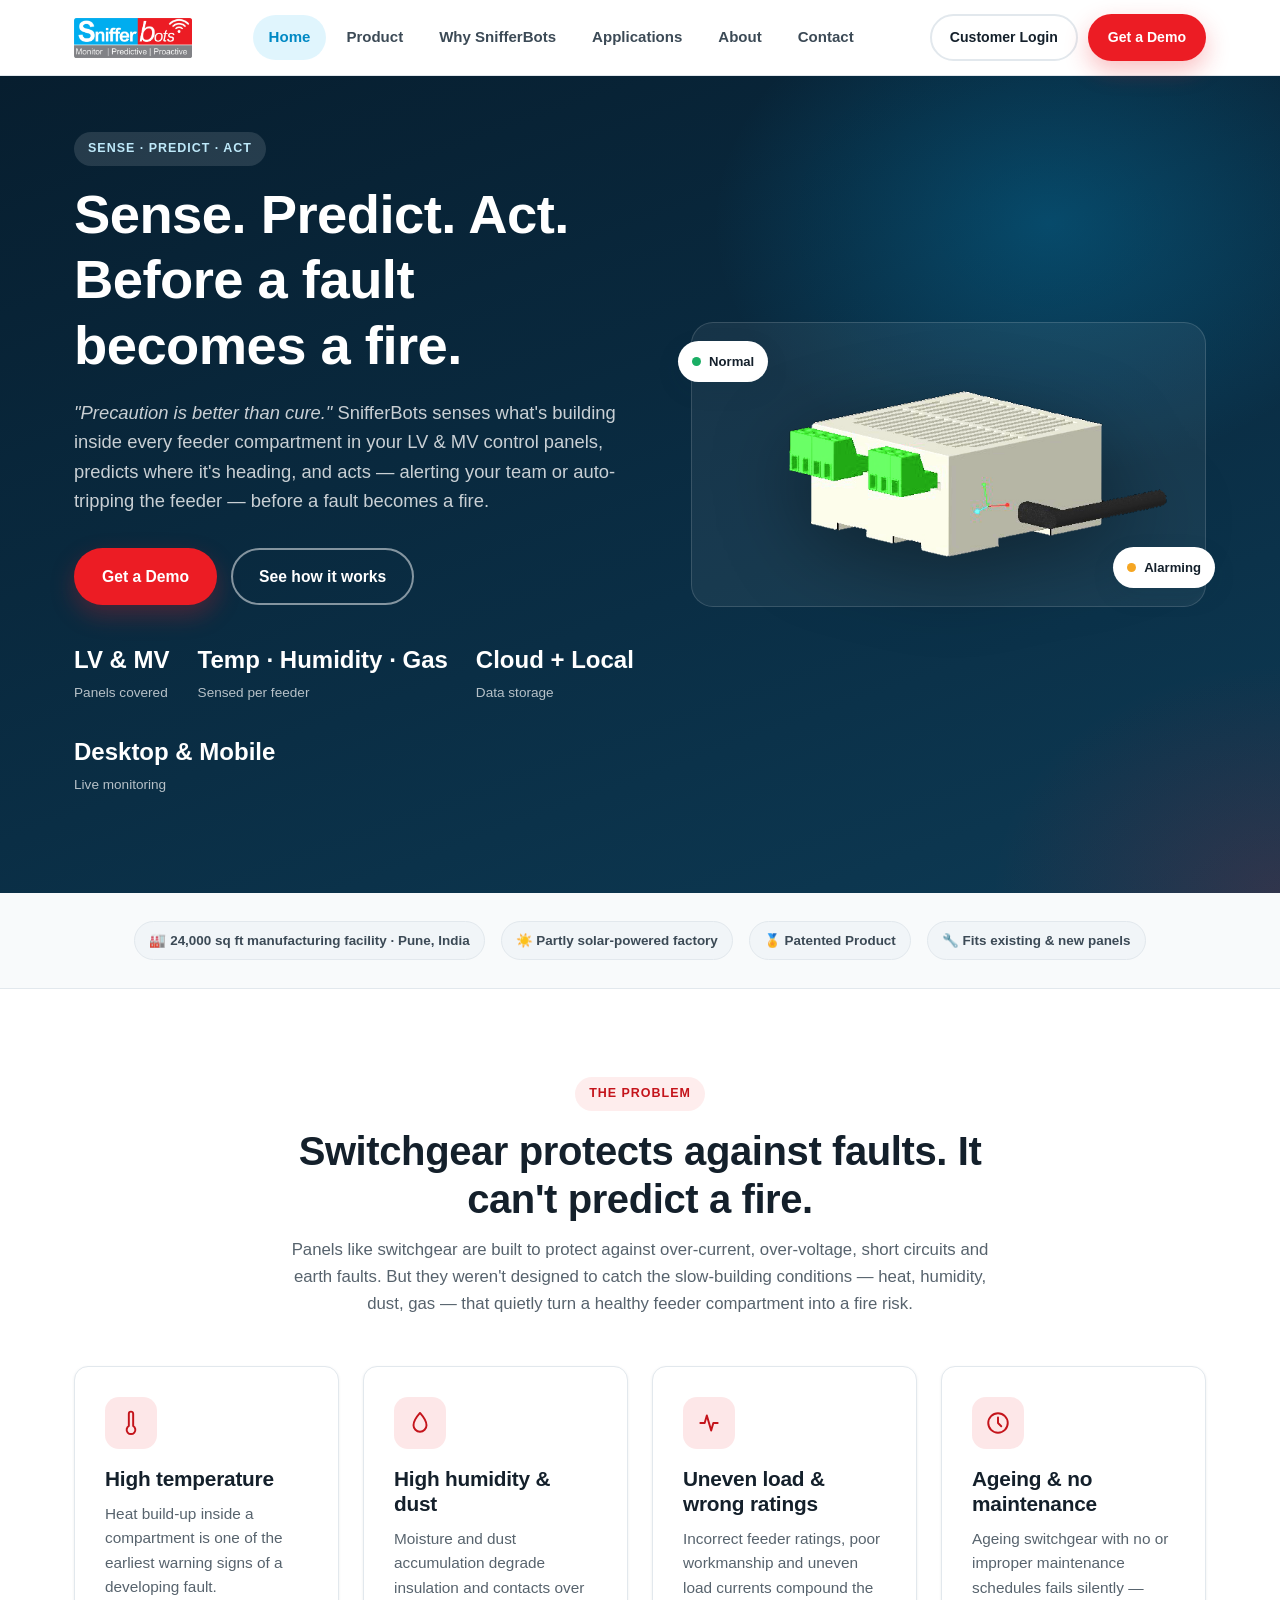
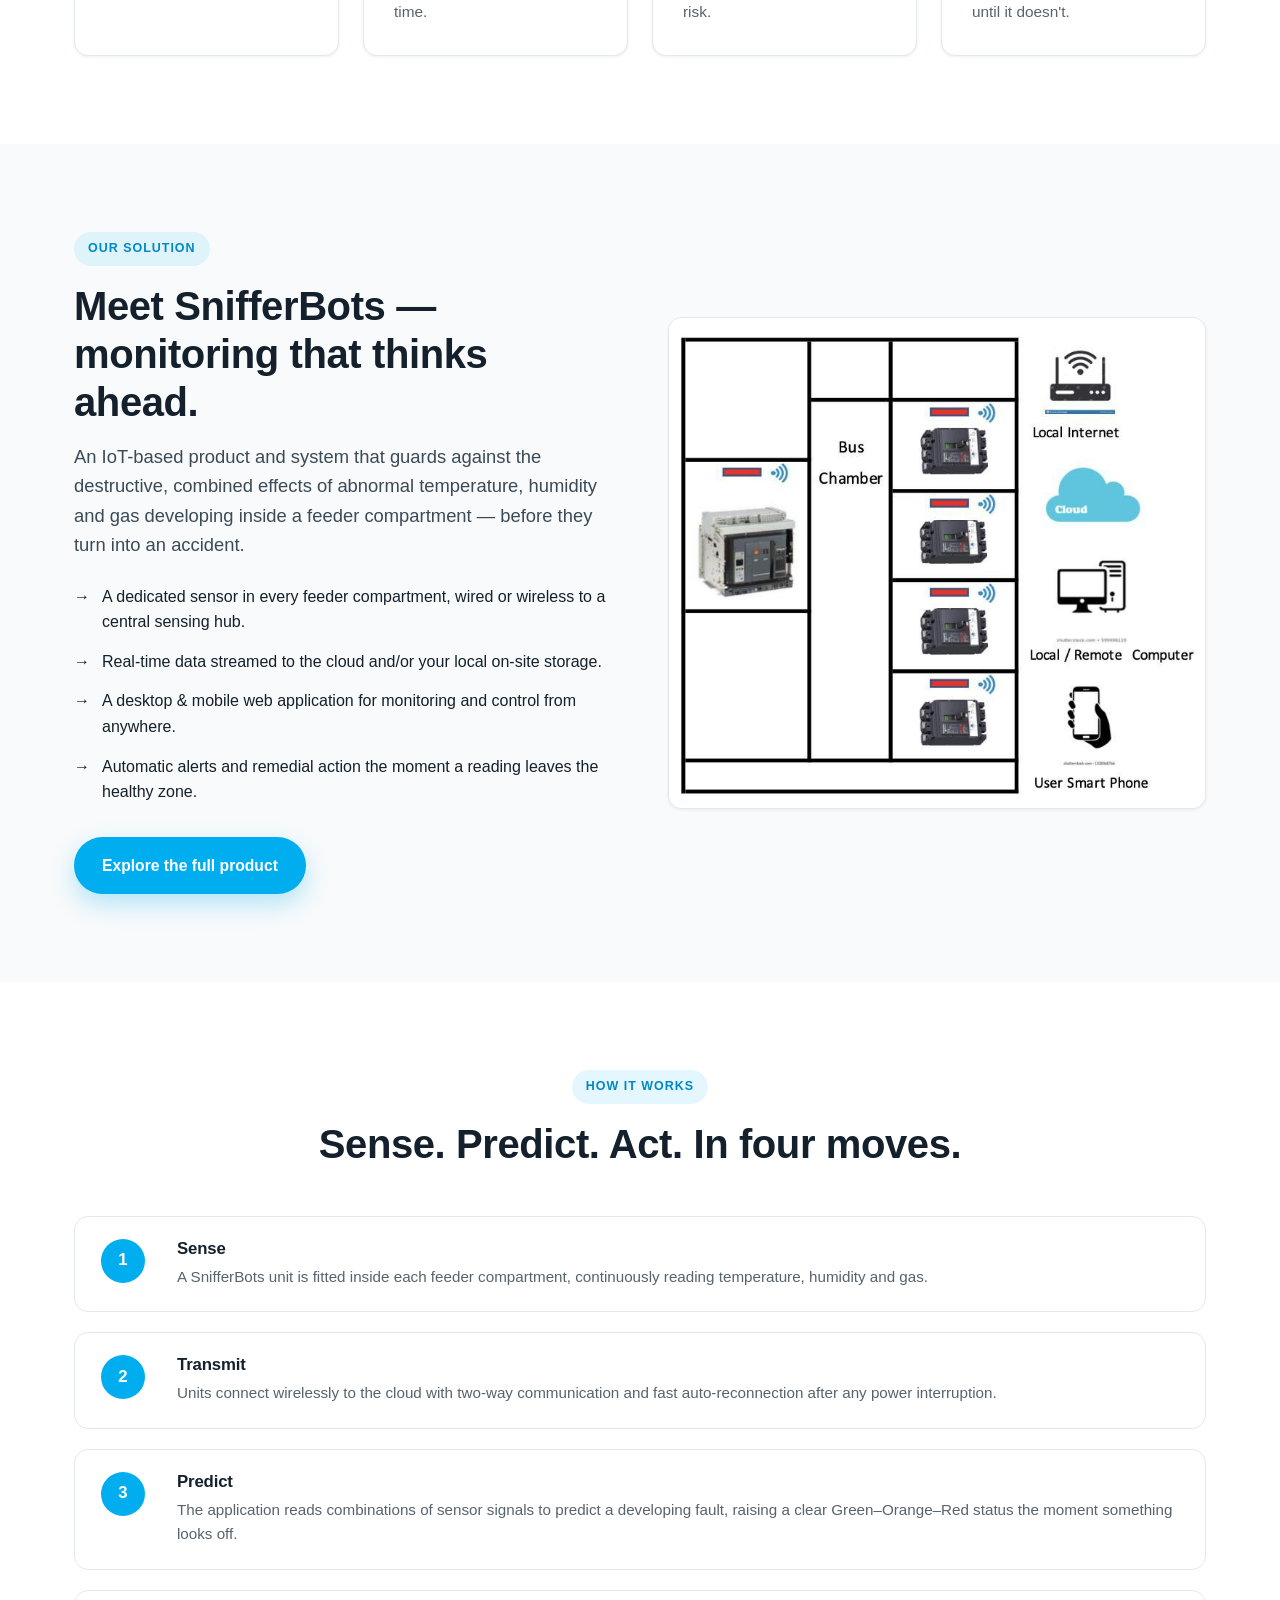
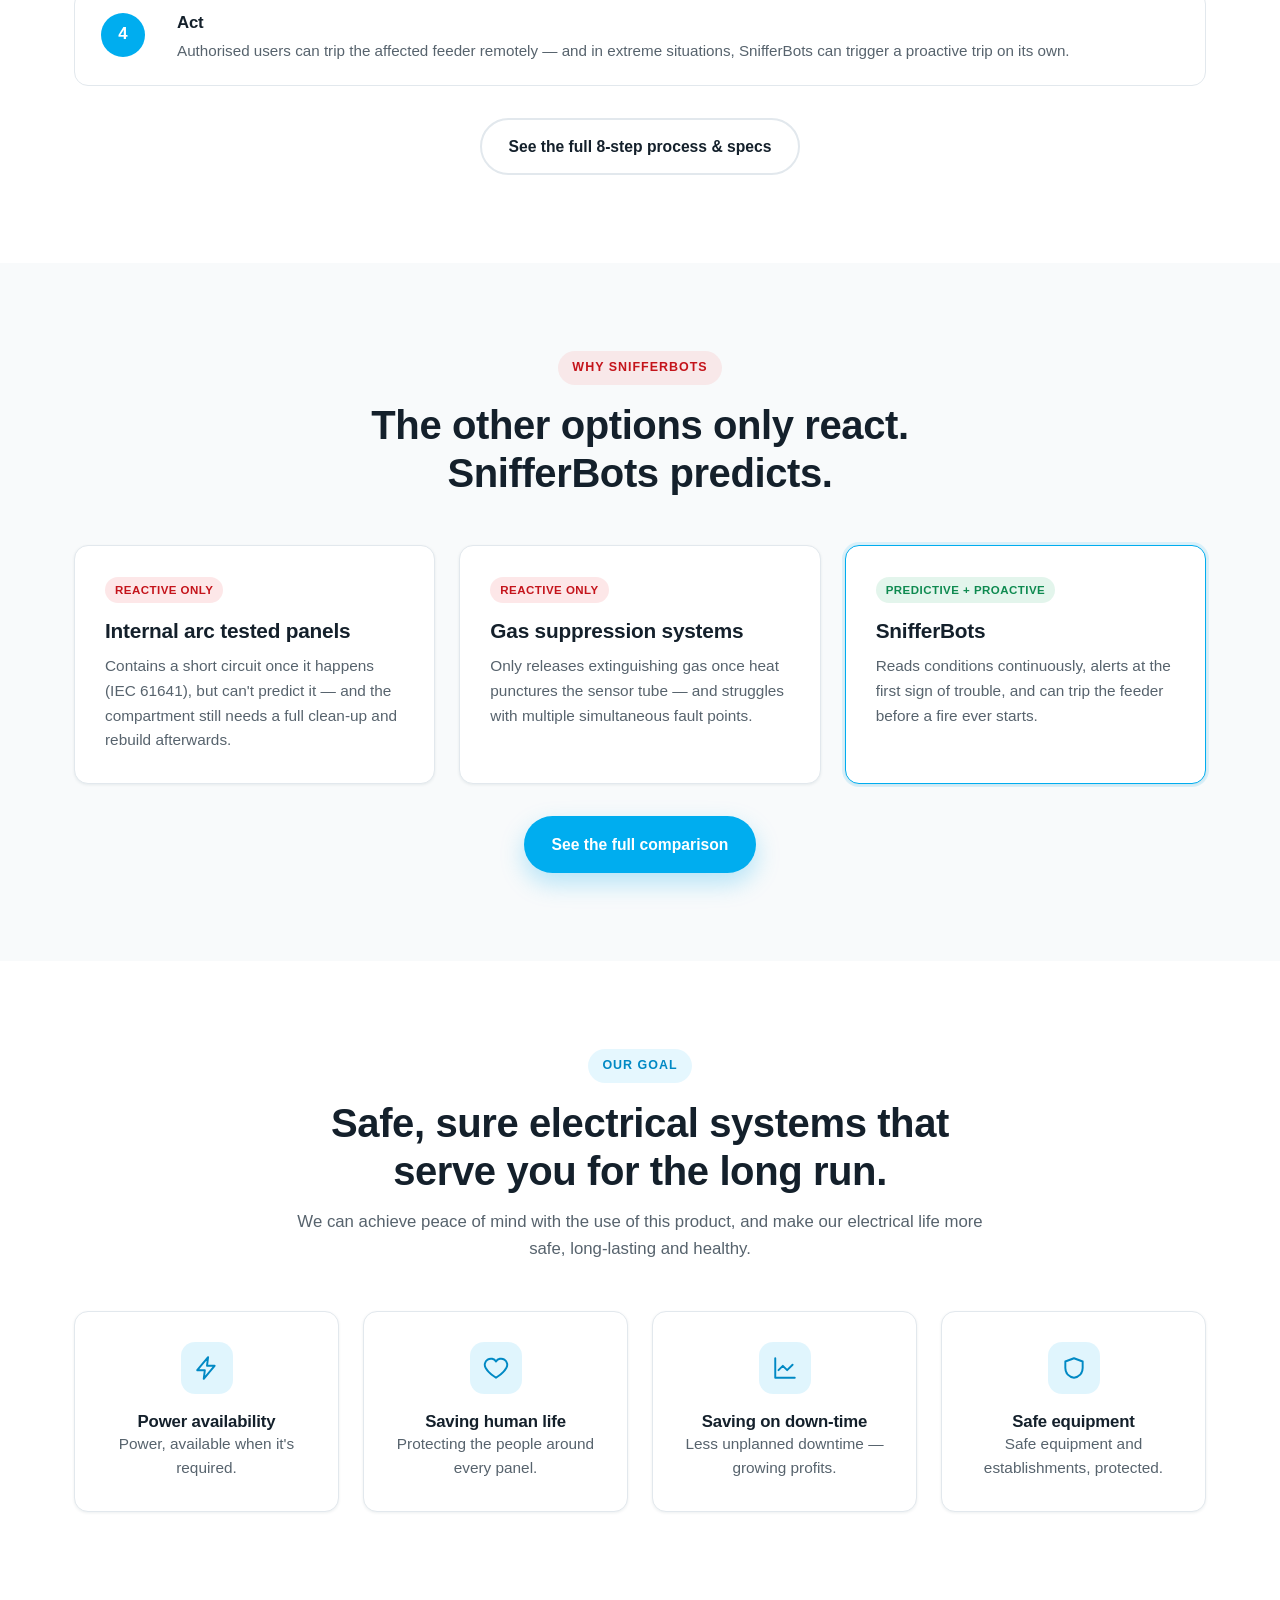
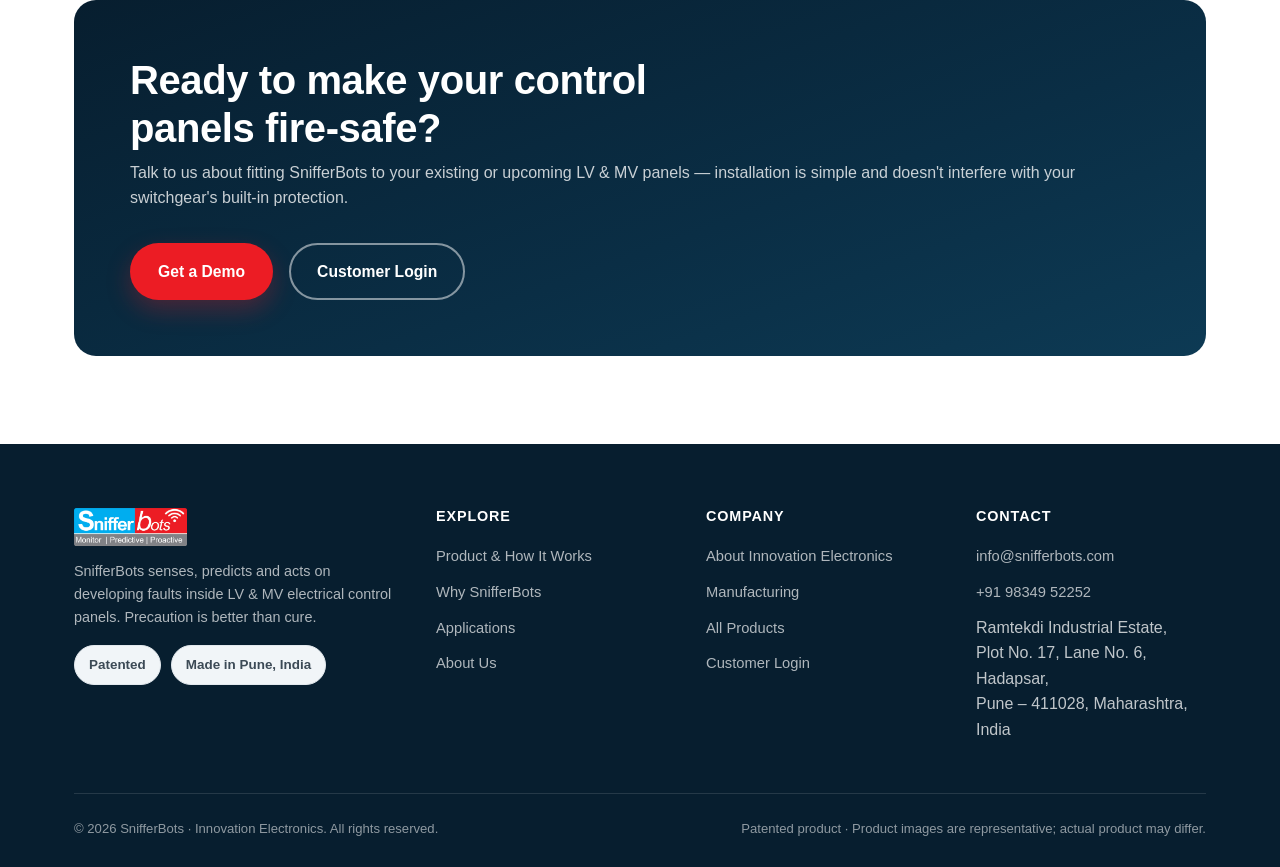
==== commit 03fc7752: "Add files via upload" ====
--- a/index.html
+++ b/index.html
@@ -83,7 +83,7 @@
     <div class="container flex items-center wrap gap-16" style="justify-content:center;">
       <span class="badge">🏭 24,000 sq ft manufacturing facility · Pune, India</span>
       <span class="badge">☀️ Partly solar-powered factory</span>
-      <span class="badge">📄 Patent Pending</span>
+      <span class="badge">🏅 Patented Product</span>
       <span class="badge">🔧 Fits existing &amp; new panels</span>
     </div>
   </section>
@@ -271,7 +271,7 @@
         <img src="assets/img/logo.png" alt="SnifferBots">
         <p>SnifferBots senses, predicts and acts on developing faults inside LV &amp; MV electrical control panels. Precaution is better than cure.</p>
         <div class="badge-row mt-16">
-          <span class="badge">Patent Pending</span>
+          <span class="badge">Patented</span>
           <span class="badge">Made in Pune, India</span>
         </div>
       </div>
@@ -304,7 +304,7 @@
     </div>
     <div class="footer-bottom">
       <span>© <span data-year></span> SnifferBots · Innovation Electronics. All rights reserved.</span>
-      <span>Patent Pending · Product images are representative; actual product may differ.</span>
+      <span>Patented product · Product images are representative; actual product may differ.</span>
     </div>
   </div>
 </footer>
